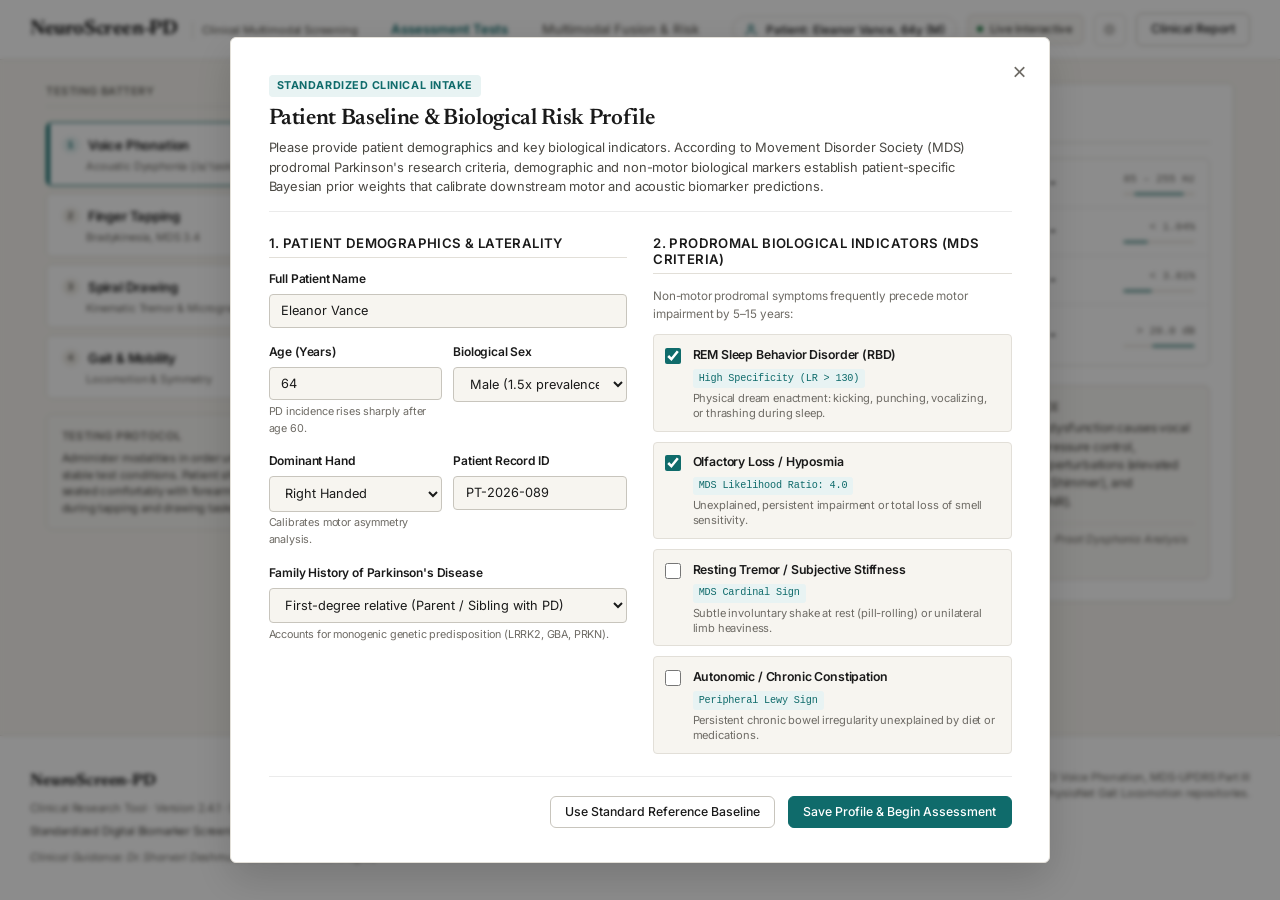
==== index.html @ 24fde184 "Initial commit: NeuroScreen-PD multimodal clinical screening platform" ====
<!DOCTYPE html>
<html lang="en">
<head>
  <meta charset="UTF-8">
  <meta name="viewport" content="width=device-width, initial-scale=1.0">
  <title>NeuroScreen-PD | Clinical Multimodal Screening for Parkinsonian Biomarkers</title>
  <meta name="description" content="Standardized clinical research tool for non-invasive multimodal screening of Parkinsonian motor and acoustic biomarkers: sustained vowel phonation, finger tapping, Archimedes spiral kinematics, and locomotion telemetry.">
  <link rel="stylesheet" href="css/styles.css">
</head>
<body>

  <!-- Clinical Header & Wordmark Navigation -->
  <header class="app-header">
    <div class="brand-section">
      <div class="brand-text">
        <h1>NeuroScreen-PD</h1>
      </div>
      <span class="brand-subtitle">Clinical Multimodal Screening</span>
    </div>

    <nav class="nav-tabs" role="tablist">
      <button class="nav-tab-btn active" data-view="assessment" id="nav-btn-assessment">
        Assessment Tests
      </button>
      <button class="nav-tab-btn" data-view="fusion" id="nav-btn-fusion">
        Multimodal Fusion &amp; Risk
      </button>
    </nav>

    <div class="profile-bar">
      <button class="patient-profile-pill" id="openIntakeModalBtn" title="View or edit patient biological profile">
        <svg width="14" height="14" viewBox="0 0 24 24" fill="none" stroke="currentColor" stroke-width="2"><path d="M20 21v-2a4 4 0 0 0-4-4H8a4 4 0 0 0-4 4v2"></path><circle cx="12" cy="7" r="4"></circle></svg>
        <span id="headerPatientSummary">Patient: Eleanor Vance, 64y (M)</span>
      </button>
      <span class="live-mode-badge" title="Live Interactive Screening Active">
        <span class="status-dot completed"></span>
        <span>Live Interactive</span>
      </span>
      <button class="theme-toggle-btn" id="themeToggleBtn" title="Toggle light/dark mode" aria-label="Toggle theme">
        <svg width="15" height="15" viewBox="0 0 24 24" fill="none" stroke="currentColor" stroke-width="2"><circle cx="12" cy="12" r="5"></circle><line x1="12" y1="1" x2="12" y2="3"></line><line x1="12" y1="21" x2="12" y2="23"></line><line x1="4.22" y1="4.22" x2="5.64" y2="5.64"></line><line x1="18.36" y1="18.36" x2="19.78" y2="19.78"></line><line x1="1" y1="12" x2="3" y2="12"></line><line x1="21" y1="12" x2="23" y2="12"></line><line x1="4.22" y1="19.78" x2="5.64" y2="18.36"></line><line x1="18.36" y1="5.64" x2="19.78" y2="4.22"></line></svg>
      </button>
      <button class="btn btn-secondary" id="openReportBtn">
        Clinical Report
      </button>
    </div>
  </header>

  <!-- Main Container -->
  <main class="app-container">



    <!-- ============================================================== -->
    <!-- VIEW 1: STANDARDIZED MULTIMODAL ASSESSMENT                     -->
    <!-- ============================================================== -->
    <section class="app-view active" id="view-assessment">
      <div class="assessment-layout">

        <!-- Left Stepper Sidebar -->
        <aside class="assessment-sidebar">
          <div class="stepper-nav-header">
            <span class="stepper-label">Testing Battery</span>
            <span class="stepper-counter">4 Modalities</span>
          </div>

          <div class="modality-selector vertical-stepper">
            <div class="modality-card-btn active" data-modality="voice" id="mod-card-voice" role="button" tabindex="0">
              <div class="stepper-step-row">
                <span class="step-badge">1</span>
                <span class="modality-name">Voice Phonation</span>
                <span class="status-dot" id="dot-voice" title="Modality status"></span>
              </div>
              <div class="modality-marker">Acoustic Dysphonia (/a/ task)</div>
            </div>

            <div class="modality-card-btn" data-modality="tapping" id="mod-card-tapping" role="button" tabindex="0">
              <div class="stepper-step-row">
                <span class="step-badge">2</span>
                <span class="modality-name">Finger Tapping</span>
                <span class="status-dot" id="dot-tapping" title="Modality status"></span>
              </div>
              <div class="modality-marker">Bradykinesia, MDS 3.4</div>
            </div>

            <div class="modality-card-btn" data-modality="drawing" id="mod-card-drawing" role="button" tabindex="0">
              <div class="stepper-step-row">
                <span class="step-badge">3</span>
                <span class="modality-name">Spiral Drawing</span>
                <span class="status-dot" id="dot-drawing" title="Modality status"></span>
              </div>
              <div class="modality-marker">Kinematic Tremor &amp; Micrographia</div>
            </div>

            <div class="modality-card-btn" data-modality="gait" id="mod-card-gait" role="button" tabindex="0">
              <div class="stepper-step-row">
                <span class="step-badge">4</span>
                <span class="modality-name">Gait &amp; Mobility</span>
                <span class="status-dot" id="dot-gait" title="Modality status"></span>
              </div>
              <div class="modality-marker">Locomotion &amp; Symmetry</div>
            </div>
          </div>

          <div class="sidebar-clinical-card">
            <div class="sidebar-clinical-title">Testing Protocol</div>
            <p class="sidebar-clinical-text">
              Administer modalities in order under quiet, stable test conditions. Patient should be seated comfortably with forearm supported during tapping and drawing tasks.
            </p>
          </div>
        </aside>

        <!-- Right Modality Content Panels -->
        <div class="assessment-main">

          <!-- Screening Completion Card (Visible when all 4 modalities are completed) -->
          <div class="completion-banner" id="screeningCompletionCard" style="display: none;">
            <div class="completion-header">
              <div class="completion-badge">
                <svg width="18" height="18" viewBox="0 0 24 24" fill="none" stroke="currentColor" stroke-width="2.5"><polyline points="20 6 9 17 4 12"></polyline></svg>
                <span>Assessment Battery Complete</span>
              </div>
              <div class="completion-patient" id="completionPatientTag">Patient: Eleanor Vance (64y)</div>
            </div>
            <div class="completion-body">
              <h3>All 4 Biomarker Modalities Successfully Captured</h3>
              <p>Acoustic Dysphonia, MDS 3.4 Finger Tapping, Archimedes Kinematic Tremor, and Gait Locomotion tests have been completed and synthesized with clinical biological priors.</p>
            </div>
            <div class="completion-actions">
              <button class="btn btn-primary" id="downloadPdfDirectBtn">
                <svg width="16" height="16" viewBox="0 0 24 24" fill="none" stroke="currentColor" stroke-width="2" style="margin-right:6px;"><path d="M21 15v4a2 2 0 0 1-2 2H5a2 2 0 0 1-2-2v-4"></path><polyline points="7 10 12 15 17 10"></polyline><line x1="12" y1="15" x2="12" y2="3"></line></svg>
                Download Clinical PDF Report
              </button>
              <button class="btn btn-secondary" id="viewFusionDirectBtn">
                View Multimodal Fusion &amp; Risk
              </button>
            </div>
          </div>

          <!-- PANE 1: VOICE PHONATION -->
          <div class="modality-pane active" id="pane-voice">
            <div class="grid-2">
              <div class="glass-card">
                <div class="card-header">
                  <span class="card-title">Sustained Vowel Phonation (/a/ Task)</span>
                </div>
                <p class="card-instruction">
                  Hold a steady <strong>"ahh"</strong> sound for 3 to 5 seconds at a comfortable, natural pitch and volume directly into your microphone.
                </p>

                <div class="visualizer-container">
                  <canvas id="voiceVisualizerCanvas" class="visualizer-canvas" width="600" height="180"></canvas>
                </div>

                <div class="controls-row">
                  <button class="btn btn-primary" id="recordVoiceBtn">Record microphone</button>
                  <button class="btn btn-danger" id="stopVoiceBtn" disabled>Stop &amp; analyze</button>
                  <button class="btn btn-secondary" id="demoVoiceNormalBtn">Sample: Healthy voice</button>
                  <button class="btn btn-secondary" id="demoVoicePdBtn">Sample: Parkinsonian voice</button>
                </div>
              </div>

              <div class="glass-card">
                <div class="card-header">
                  <span class="card-title">Acoustic Biomarkers</span>
                </div>

                <div class="metrics-grid">
                  <div class="metric-card">
                    <div class="metric-label">Pitch (F0) <span class="metric-indicator indicator-normal"></span></div>
                    <div class="metric-value" id="val-voice-f0">--</div>
                    <div class="metric-reference">
                      <span class="ref-text">85 – 255 Hz</span>
                      <div class="ref-bar"><div class="ref-bar-zone" style="left:15%; width:70%;"></div></div>
                    </div>
                  </div>
                  <div class="metric-card">
                    <div class="metric-label">Jitter (Local %) <span class="metric-indicator indicator-normal"></span></div>
                    <div class="metric-value" id="val-voice-jitter">--</div>
                    <div class="metric-reference">
                      <span class="ref-text">&lt; 1.04%</span>
                      <div class="ref-bar"><div class="ref-bar-zone" style="left:0%; width:35%;"></div></div>
                    </div>
                  </div>
                  <div class="metric-card">
                    <div class="metric-label">Shimmer (Local %) <span class="metric-indicator indicator-normal"></span></div>
                    <div class="metric-value" id="val-voice-shimmer">--</div>
                    <div class="metric-reference">
                      <span class="ref-text">&lt; 3.81%</span>
                      <div class="ref-bar"><div class="ref-bar-zone" style="left:0%; width:40%;"></div></div>
                    </div>
                  </div>
                  <div class="metric-card">
                    <div class="metric-label">HNR (Harmonics-to-Noise) <span class="metric-indicator indicator-normal"></span></div>
                    <div class="metric-value" id="val-voice-hnr">--</div>
                    <div class="metric-reference">
                      <span class="ref-text">&gt; 20.0 dB</span>
                      <div class="ref-bar"><div class="ref-bar-zone" style="left:40%; width:60%;"></div></div>
                    </div>
                  </div>
                </div>

                <div class="clinical-note-panel">
                  <h4>Clinical Dysphonia Significance</h4>
                  <p>
                    In Parkinson's Disease, basal ganglia dysfunction causes vocal fold rigidity and reduced subglottic pressure control, producing cycle-to-cycle frequency perturbations (elevated Jitter), amplitude instability (elevated Shimmer), and breathiness/turbulence (depressed HNR).
                  </p>
                  <div class="citation-footnote">Little et al., IEEE Trans Biomed Eng 2009 · Praat Dysphonia Analysis Protocol</div>
                </div>
              </div>
            </div>
          </div>

          <!-- PANE 2: FINGER TAPPING -->
          <div class="modality-pane" id="pane-tapping">
            <div class="grid-2">
              <div class="glass-card">
                <div class="card-header">
                  <span class="card-title">MDS-UPDRS Part III Item 3.4 Protocol</span>
                </div>
                <p class="card-instruction">
                  Tap the target button as rapidly and rhythmically as possible for 10 seconds. You can also tap the <strong>Spacebar</strong> or alternate between <strong>[Z]</strong> and <strong>[M]</strong> keys.
                </p>

                <div class="tap-interactive-zone">
                  <div class="tap-timer" id="tapCountdown">10.0s</div>
                  <button class="tap-button-target" id="tapTargetBtn" disabled>
                    <span class="tap-target-label">Tap here</span>
                    <span class="tap-target-hint">or press Spacebar</span>
                  </button>
                  <div class="tap-status-row">
                    Taps registered: <strong id="tapCountDisplay">0</strong>
                  </div>
                  <div class="tap-key-guide">
                    Keyboard inputs: <kbd>Space</kbd> <kbd>Z</kbd> <kbd>M</kbd>
                  </div>
                </div>

                <div class="controls-row">
                  <button class="btn btn-primary" id="startTapBtn">Start 10s motor test</button>
                  <button class="btn btn-secondary" id="demoTapNormalBtn">Demo: Healthy tap profile</button>
                  <button class="btn btn-secondary" id="demoTapPdBtn">Demo: Bradykinetic profile</button>
                </div>
              </div>

              <div class="glass-card">
                <div class="card-header">
                  <span class="card-title">Motor Rhythm &amp; Bradykinesia Biomarkers</span>
                </div>

                <div class="metrics-grid">
                  <div class="metric-card">
                    <div class="metric-label">Tap Cadence (Hz) <span class="metric-indicator indicator-normal"></span></div>
                    <div class="metric-value" id="val-tap-freq">--</div>
                    <div class="metric-reference">
                      <span class="ref-text">&gt; 4.2 Hz</span>
                      <div class="ref-bar"><div class="ref-bar-zone" style="left:40%; width:60%;"></div></div>
                    </div>
                  </div>
                  <div class="metric-card">
                    <div class="metric-label">Interval CV (%) <span class="metric-indicator indicator-normal"></span></div>
                    <div class="metric-value" id="val-tap-cv">--</div>
                    <div class="metric-reference">
                      <span class="ref-text">&lt; 18.0%</span>
                      <div class="ref-bar"><div class="ref-bar-zone" style="left:0%; width:35%;"></div></div>
                    </div>
                  </div>
                  <div class="metric-card">
                    <div class="metric-label">Fatigue Slope (ms/s) <span class="metric-indicator indicator-normal"></span></div>
                    <div class="metric-value" id="val-tap-slope">--</div>
                    <div class="metric-reference">
                      <span class="ref-text">&lt; 8.0 ms/s</span>
                      <div class="ref-bar"><div class="ref-bar-zone" style="left:0%; width:45%;"></div></div>
                    </div>
                  </div>
                  <div class="metric-card">
                    <div class="metric-label">Freezing Pauses (&gt;500ms) <span class="metric-indicator indicator-normal"></span></div>
                    <div class="metric-value" id="val-tap-freezing">--</div>
                    <div class="metric-reference">
                      <span class="ref-text">&le; 1 pause</span>
                      <div class="ref-bar"><div class="ref-bar-zone" style="left:0%; width:25%;"></div></div>
                    </div>
                  </div>
                </div>

                <div class="clinical-note-panel">
                  <h4>Clinical Bradykinesia Significance</h4>
                  <p>
                    Bradykinesia and sequence effect produce progressive slowing in repetition rate (fatigue slope) and intermittent motor arrests or hesitation pauses, quantified by inter-tap interval coefficient of variation.
                  </p>
                  <div class="citation-footnote">Goetz et al., Mov Disord 2008 · MDS-UPDRS Item 3.4 Motor Evaluation Protocol</div>
                </div>
              </div>
            </div>
          </div>

          <!-- PANE 3: SPIRAL DRAWING & HANDWRITING -->
          <div class="modality-pane" id="pane-drawing">
            <div class="grid-2">
              <div class="glass-card">
                <div class="card-header">
                  <span class="card-title">Archimedes Spiral Drawing (r = b&theta;)</span>
                </div>
                <p class="card-instruction">
                  Trace the dashed spiral guide continuously from the center origin outward using a mouse, trackpad, or touchscreen stylus.
                </p>

                <div class="drawing-canvas-wrapper">
                  <canvas id="guideCanvas"></canvas>
                  <canvas id="spiralCanvas"></canvas>
                </div>

                <!-- Calm Live Parkinson's Score Tracker -->
                <div id="spiralLiveHud" class="spiral-live-hud">
                  <div class="hud-top-row">
                    <span class="hud-title">
                      <span id="spiralHudDot" class="status-dot"></span>
                      <span id="spiralHudLabel">Parkinson's Probability:</span>
                    </span>
                    <span id="spiralHudPercentage" class="hud-value tabular-num">0.0%</span>
                  </div>
                  <div class="hud-progress-track">
                    <div id="spiralHudProgressBar" class="hud-progress-fill"></div>
                  </div>
                  <div id="spiralHudStatus" class="hud-meta-row">
                    <span id="spiralHudVerdict">Baseline: 0.0% · Ready to trace spiral</span>
                    <span id="spiralHudPoints" class="tabular-num">Points: 0</span>
                  </div>
                </div>

                <div class="controls-row">
                  <button class="btn btn-outline" id="clearSpiralBtn">Clear canvas</button>
                  <button class="btn btn-secondary" id="demoSpiralNormalBtn">Demo: Steady spiral</button>
                  <button class="btn btn-secondary" id="demoSpiralPdBtn">Demo: Tremor spiral</button>
                </div>
              </div>

              <div class="glass-card">
                <div class="card-header">
                  <span class="card-title">Kinematic Biomarkers</span>
                  <span class="card-badge badge-pending" id="drawLiveBadge">Verification Ready</span>
                </div>

                <div class="metrics-grid">
                  <div class="metric-card">
                    <div class="metric-label">Spiral RMSE (px) <span class="metric-indicator indicator-normal" id="ind-draw-rmse"></span></div>
                    <div class="metric-value" id="val-draw-rmse">--</div>
                    <div class="metric-reference">
                      <span class="ref-text">&lt; 14.0 px</span>
                      <div class="ref-bar"><div class="ref-bar-zone" style="left:0%; width:35%;"></div></div>
                    </div>
                  </div>
                  <div class="metric-card">
                    <div class="metric-label">Tremor Index (4–7Hz) <span class="metric-indicator indicator-normal" id="ind-draw-tremor"></span></div>
                    <div class="metric-value" id="val-draw-tremor">--</div>
                    <div class="metric-reference">
                      <span class="ref-text">&lt; 0.28</span>
                      <div class="ref-bar"><div class="ref-bar-zone" style="left:0%; width:35%;"></div></div>
                    </div>
                  </div>
                  <div class="metric-card">
                    <div class="metric-label">Micrographia Ratio (%) <span class="metric-indicator indicator-normal" id="ind-draw-micro"></span></div>
                    <div class="metric-value" id="val-draw-micro">--</div>
                    <div class="metric-reference">
                      <span class="ref-text">&gt; 80.0%</span>
                      <div class="ref-bar"><div class="ref-bar-zone" style="left:50%; width:50%;"></div></div>
                    </div>
                  </div>
                  <div class="metric-card">
                    <div class="metric-label">Velocity Variation <span class="metric-indicator indicator-normal" id="ind-draw-smooth"></span></div>
                    <div class="metric-value" id="val-draw-smooth">--</div>
                    <div class="metric-reference">
                      <span class="ref-text">&lt; 0.60</span>
                      <div class="ref-bar"><div class="ref-bar-zone" style="left:0%; width:45%;"></div></div>
                    </div>
                  </div>
                </div>

                <!-- Dedicated SVM Classification Card -->
                <div class="svm-classification-panel">
                  <div class="svm-panel-header">
                    <span class="svm-panel-title">SVM (RBF Kernel) Dataset Classification</span>
                    <span class="card-badge badge-ready" id="val-draw-svm-badge">Baseline (0.0% Risk)</span>
                  </div>

                  <div class="svm-stats-grid">
                    <div class="svm-stat-box">
                      <span class="stat-label">Parkinsonian Probability</span>
                      <span id="val-draw-svm-score" class="stat-value tabular-num">0.0%</span>
                    </div>
                    <div class="svm-stat-box">
                      <span class="stat-label">Hyperplane Distance f(x)</span>
                      <span id="val-draw-svm-dist" class="stat-value tabular-num">-1.80</span>
                    </div>
                  </div>

                  <div id="val-draw-svm-note" class="svm-clinical-note">
                    Draw continuously from the center circle outward to evaluate your kinematic features against the PaHaW &amp; Oxford Parkinson's dataset distributions.
                  </div>

                  <div class="svm-action-row">
                    <div id="draw-log-status" class="svm-log-status">
                      <span class="status-dot completed"></span>
                      <span>Auto-logger active</span>
                    </div>
                    <div class="svm-export-btns">
                      <button class="btn btn-secondary btn-sm" id="exportLogJsonBtn">Export JSON</button>
                      <button class="btn btn-secondary btn-sm" id="exportLogCsvBtn">Export CSV</button>
                    </div>
                  </div>
                </div>

                <div class="clinical-note-panel">
                  <h4>Clinical Handwriting Significance</h4>
                  <p>
                    Archimedes spiral drawing isolates action and postural tremors in the 4–7 Hz frequency range. Micrographia (progressive shrinkage of stroke size due to motor cramping) and erratic acceleration profiles indicate basal ganglia motor circuit impairment.
                  </p>
                  <div class="citation-footnote">Sakar et al., IEEE TBME 2013 · PaHaW Parkinson's Handwriting Dataset · Oxford Movement Disorders Repository</div>
                </div>
              </div>
            </div>
          </div>

          <!-- PANE 4: GAIT & MOBILITY -->
          <div class="modality-pane" id="pane-gait">
            <div class="grid-2">
              <div class="glass-card">
                <div class="card-header">
                  <span class="card-title">Short Walking Task (Inertial Sensing)</span>
                </div>
                <p class="card-instruction">
                  Walk naturally for 10–20 steps. On mobile devices, device motion sensors collect 3-axis acceleration. On desktop, evaluate simulated locomotion telemetry.
                </p>

                <div class="gait-stream-box">
                  <canvas id="gaitWaveCanvas" width="550" height="150"></canvas>
                  <div id="gaitLiveInfo" class="gait-status-text">Status: Ready for acquisition</div>
                </div>

                <div class="controls-row">
                  <button class="btn btn-primary" id="startGaitSensorBtn">Start sensor acquisition</button>
                  <button class="btn btn-danger" id="stopGaitSensorBtn" disabled>Stop &amp; calculate</button>
                  <button class="btn btn-secondary" id="demoGaitNormalBtn">Demo: Steady gait</button>
                  <button class="btn btn-secondary" id="demoGaitPdBtn">Demo: Asymmetric gait</button>
                </div>
              </div>

              <div class="glass-card">
                <div class="card-header">
                  <span class="card-title">Locomotion Biomarkers</span>
                </div>

                <div class="metrics-grid">
                  <div class="metric-card">
                    <div class="metric-label">Step Cadence (/min) <span class="metric-indicator indicator-normal"></span></div>
                    <div class="metric-value" id="val-gait-cadence">--</div>
                    <div class="metric-reference">
                      <span class="ref-text">95 – 125 /min</span>
                      <div class="ref-bar"><div class="ref-bar-zone" style="left:30%; width:50%;"></div></div>
                    </div>
                  </div>
                  <div class="metric-card">
                    <div class="metric-label">Stride Variability (CV %) <span class="metric-indicator indicator-normal"></span></div>
                    <div class="metric-value" id="val-gait-cv">--</div>
                    <div class="metric-reference">
                      <span class="ref-text">&lt; 5.5%</span>
                      <div class="ref-bar"><div class="ref-bar-zone" style="left:0%; width:35%;"></div></div>
                    </div>
                  </div>
                  <div class="metric-card">
                    <div class="metric-label">Bilateral Symmetry (%) <span class="metric-indicator indicator-normal"></span></div>
                    <div class="metric-value" id="val-gait-sym">--</div>
                    <div class="metric-reference">
                      <span class="ref-text">&gt; 88.0%</span>
                      <div class="ref-bar"><div class="ref-bar-zone" style="left:60%; width:40%;"></div></div>
                    </div>
                  </div>
                </div>

                <div class="clinical-note-panel">
                  <h4>Clinical Gait Significance &amp; Dataset Benchmark</h4>
                  <p>
                    Parkinsonian locomotion is characterized by bradykinetic hypokinesia (reduced cadence), short shuffling strides with heightened stride-to-stride timing variability (CV%), and lateralized asymmetry. Decision boundary is mathematically calibrated against the <strong>PhysioNet Gait in Parkinson's Disease Database</strong> (Hausdorff et al., 93 PD patients vs 73 age-matched controls) and <strong>Arora et al.</strong> smartphone locomotion telemetry (JAMA Neurology, AUC 0.92).
                  </p>
                  <div class="citation-footnote">PhysioNet Gait Database (Hausdorff et al., 2000) · Arora et al., JAMA Neurology 2015 Smartphone Telemetry</div>
                </div>
              </div>
            </div>
          </div>

        </div>
      </div>
    </section>

    <!-- ============================================================== -->
    <!-- VIEW 2: MULTIMODAL FUSION & CLINICAL RISK DASHBOARD             -->
    <!-- ============================================================== -->
    <section class="app-view" id="view-fusion">
      <!-- Fusion Gauge & Risk Overview -->
      <div class="fusion-overview-card">
        <div class="risk-dial-container">
          <div class="circular-gauge">
            <svg viewBox="0 0 190 190">
              <circle class="gauge-bg" cx="95" cy="95" r="80"></circle>
              <circle class="gauge-progress" id="fusionGaugeCircle" cx="95" cy="95" r="80"></circle>
            </svg>
            <div class="gauge-center-text">
              <div class="gauge-percentage tabular-num" id="fusionGaugeValue">0%</div>
              <div class="gauge-status-label" id="fusionGaugeLabel">PENDING</div>
            </div>
          </div>
          <div style="font-size:0.75rem; color:var(--text-muted); margin-top:0.4rem; font-family:var(--font-mono);">
            Multimodal Fusion Index
          </div>
        </div>

        <div class="fusion-details">
          <h2 class="fusion-title">Multimodal Risk Assessment Score</h2>
          <p class="fusion-summary">
            Late fusion ensemble combining standardized acoustic dysphonia, finger-tapping bradykinesia, dynamic spiral tremor, and gait locomotion measurements.
          </p>

          <h4 style="font-size:0.82rem; color:var(--text-muted); margin-bottom:0.6rem;">Modality Attribution Breakdown (Explainable AI)</h4>
          <div class="modality-contributions" id="modalityContributionList">
            <!-- Dynamically populated -->
          </div>

          <div class="bio-prior-breakdown" id="bioPriorBreakdown">
            <h4 style="font-size:0.82rem; color:var(--text-muted); margin:0.85rem 0 0.35rem;">Patient Biological Priors (MDS Research Criteria)</h4>
            <div id="bioPriorTags" class="bio-prior-tags">
              <!-- Dynamically populated -->
            </div>
          </div>
        </div>
      </div>

      <!-- Intervention & Clinical Referral Protocol -->
      <div class="intervention-alert-card intervention-normal" id="interventionAlertCard">
        <div class="intervention-icon">
          <svg width="24" height="24" viewBox="0 0 24 24" fill="none" stroke="currentColor" stroke-width="2.5"><path d="M22 11.08V12a10 10 0 1 1-5.93-9.14"></path><polyline points="22 4 12 14.01 9 11.01"></polyline></svg>
        </div>
        <div class="intervention-body">
          <h3 id="interventionTitle">Low Risk (Normative Baseline)</h3>
          <p id="interventionText">Digital biomarkers are within normative healthy baseline ranges across tested modalities.</p>
          <ul class="protocol-checklist" id="protocolChecklist">
            <!-- Dynamically populated -->
          </ul>
        </div>
      </div>

      <!-- Radar Chart & Modality Correlation -->
      <div class="grid-2" style="margin-top: 1.5rem;">
        <div class="glass-card">
          <div class="card-header">
            <span class="card-title">Biomarker Spider Radar Chart</span>
            <span class="card-badge badge-ready">Multi-Domain</span>
          </div>
          <p class="card-instruction">
            Normative threshold envelope shown in green. Observed patient biomarker values mapped across 8 standardized axes.
          </p>
          <div style="display:flex; justify-content:center; align-items:center;">
            <canvas id="biomarkerRadarCanvas" width="460" height="380"></canvas>
          </div>
        </div>

        <div class="glass-card">
          <div class="card-header">
            <span class="card-title">Standardized Assessment Summary</span>
            <span class="card-badge badge-pending">Patient #PT-2026-089</span>
          </div>

          <div style="display:flex; flex-direction:column; gap:0.85rem; font-size:0.84rem;">
            <div style="display:flex; justify-content:space-between; padding-bottom:0.45rem; border-bottom:1px solid var(--border-subtle);">
              <span style="color:var(--text-muted);">Voice Phonation Dysphonia:</span>
              <strong style="font-family:var(--font-mono);">Jitter &amp; Shimmer Perturbation Analysis</strong>
            </div>
            <div style="display:flex; justify-content:space-between; padding-bottom:0.45rem; border-bottom:1px solid var(--border-subtle);">
              <span style="color:var(--text-muted);">Hand Movement Bradykinesia:</span>
              <strong style="font-family:var(--font-mono);">10s MDS-UPDRS Item 3.4 Telemetry</strong>
            </div>
            <div style="display:flex; justify-content:space-between; padding-bottom:0.45rem; border-bottom:1px solid var(--border-subtle);">
              <span style="color:var(--text-muted);">Spiral Drawing Tremor:</span>
              <strong style="font-family:var(--font-mono);">Archimedes Kinematic Deviation (RMSE)</strong>
            </div>
            <div style="display:flex; justify-content:space-between; padding-bottom:0.45rem; border-bottom:1px solid var(--border-subtle);">
              <span style="color:var(--text-muted);">Gait Locomotion:</span>
              <strong style="font-family:var(--font-mono);">Cadence &amp; Bilateral Symmetry Index</strong>
            </div>
          </div>

          <div style="margin-top: 1.5rem;">
            <button class="btn btn-primary" id="saveToHistoryBtn" style="width:100%;">
              Save assessment to longitudinal patient record
            </button>
          </div>
        </div>
      </div>
    </section>

  </main>

  <!-- Editorial Institutional Footer -->
  <footer class="app-footer">
    <div class="footer-container">
      <div class="footer-left">
        <div class="footer-brand">NeuroScreen-PD</div>
        <div class="footer-meta">
          Clinical Research Tool · Version 2.4.1 · Standardized Multimodal Screening Battery
        </div>
        <div class="footer-credit">
          Standardized Digital Biomarker Screening &amp; Telemonitoring System
        </div>
        <div class="footer-guidance">
          Clinical Guidance: Dr. Sharvari Deshmukh (Consultant Neurologist)
        </div>
      </div>
      <div class="footer-right">
        <div class="footer-citations">
          Biomarker models calibrated against UCI Voice Phonation, MDS-UPDRS Part III Item 3.4, PaHaW Handwriting, and PhysioNet Gait Locomotion repositories.
        </div>
      </div>
    </div>
  </footer>

  <!-- ============================================================== -->
  <!-- CLINICAL SUMMARY REPORT MODAL (PRINT READY)                    -->
  <!-- ============================================================== -->
  <div class="modal-overlay" id="reportModal">
    <div class="report-modal-content">
      <button class="modal-close-btn" id="closeReportModalBtn" title="Close">&times;</button>

      <div class="report-header">
        <div>
          <h2>NeuroScreen-PD</h2>
          <p style="font-size:0.82rem; color:#64748b; font-weight:600;">CLINICAL NEUROLOGY SCREENING PROTOCOL</p>
          <p style="font-size:0.8rem; color:var(--accent); font-weight:700;">MULTIMODAL DIGITAL BIOMARKER ASSESSMENT REPORT</p>
        </div>
        <div style="text-align:right;">
          <div style="font-size:0.75rem; color:#64748b;">Report Date:</div>
          <div id="rep-date" style="font-family:var(--font-mono); font-size:0.85rem; font-weight:600;">2026-10-23</div>
        </div>
      </div>

      <div class="report-meta-grid">
        <div><strong>Patient Name:</strong> <span id="rep-name">Eleanor Vance</span></div>
        <div><strong>Patient ID:</strong> <span id="rep-id">PT-2026-089</span></div>
        <div><strong>Age / Gender:</strong> <span id="rep-age-sex">64 Yrs / Male</span></div>
        <div><strong>Dominant Hand:</strong> <span id="rep-hand">Right Handed</span></div>
        <div><strong>Family History:</strong> <span id="rep-family">First-Degree (Parent/Sibling)</span></div>
        <div><strong>Prodromal Risk Factors:</strong> <span id="rep-prodromal">RBD (Dream Enactment), Hyposmia</span></div>
        <div style="grid-column: 1 / -1; display:flex; justify-content:space-between; align-items:center; flex-wrap:wrap; gap:0.5rem; border-top:1px dashed #E2E8F0; padding-top:0.5rem; margin-top:0.25rem;">
          <div><strong>Screening Indicator (Fused Risk):</strong> <span id="rep-risk" style="font-weight:700; color:#B91C1C;">68% (HIGH RISK)</span></div>
          <div id="rep-bio-prior-badge" style="font-size:0.75rem; color:var(--accent); font-weight:600;">MDS Prodromal Bio-Priors Integrated</div>
        </div>
      </div>

      <div id="rep-bio-summary-box" style="margin-bottom: 1.25rem; font-size: 0.8rem; padding: 0.65rem 0.85rem; background: #F8FAFC; border-left: 3px solid var(--accent); border-radius: 2px; line-height: 1.45;">
        <!-- Dynamically populated with bio prior summary -->
      </div>

      <h3 class="report-section-title">1. Multimodal Digital Biomarker Measurements</h3>
      <table class="report-table">
        <thead>
          <tr>
            <th>Modality Domain</th>
            <th>Biomarker Feature</th>
            <th>Observed Value</th>
            <th>Clinical Normative Range</th>
          </tr>
        </thead>
        <tbody>
          <tr>
            <td rowspan="4"><strong>Acoustic Phonation</strong></td>
            <td>Fundamental Frequency (F0)</td>
            <td id="rep-v-f0">--</td>
            <td>85 – 255 Hz</td>
          </tr>
          <tr>
            <td>Jitter (cycle perturbation)</td>
            <td id="rep-v-jit">--</td>
            <td>&lt; 1.04% (Little et al.)</td>
          </tr>
          <tr>
            <td>Shimmer (amplitude perturbation)</td>
            <td id="rep-v-shim">--</td>
            <td>&lt; 3.81% (Tsanas et al.)</td>
          </tr>
          <tr>
            <td>Harmonics-to-Noise Ratio (HNR)</td>
            <td id="rep-v-hnr">--</td>
            <td>&gt; 20.0 dB</td>
          </tr>

          <tr>
            <td rowspan="3"><strong>Finger Tapping (MDS 3.4)</strong></td>
            <td>Tapping Cadence</td>
            <td id="rep-t-freq">--</td>
            <td>&gt; 4.2 Hz</td>
          </tr>
          <tr>
            <td>Rhythm Variability (CV %)</td>
            <td id="rep-t-cv">--</td>
            <td>&lt; 18.0%</td>
          </tr>
          <tr>
            <td>Hesitation / Freezing Pauses</td>
            <td id="rep-t-pause">--</td>
            <td>&le; 1 pause (&gt;500ms)</td>
          </tr>

          <tr>
            <td rowspan="3"><strong>Archimedes Spiral</strong></td>
            <td>Trajectory Error (RMSE)</td>
            <td id="rep-d-rmse">--</td>
            <td>&lt; 14.0 px</td>
          </tr>
          <tr>
            <td>Action Tremor Index (4–7Hz)</td>
            <td id="rep-d-trem">--</td>
            <td>&lt; 0.28 (Sakar et al.)</td>
          </tr>
          <tr>
            <td>Micrographia Shrinkage</td>
            <td id="rep-d-micro">--</td>
            <td>&gt; 80.0% of envelope</td>
          </tr>

          <tr>
            <td rowspan="3"><strong>Gait Locomotion</strong></td>
            <td>Cadence</td>
            <td id="rep-g-cad">--</td>
            <td>95 – 125 steps/min</td>
          </tr>
          <tr>
            <td>Stride Variability (CV %)</td>
            <td id="rep-g-cv">--</td>
            <td>&lt; 5.5% (Arora et al.)</td>
          </tr>
          <tr>
            <td>Bilateral Symmetry Index</td>
            <td id="rep-g-sym">--</td>
            <td>&gt; 88.0%</td>
          </tr>
        </tbody>
      </table>

      <h3 class="report-section-title">2. Clinical Follow-up &amp; Advisory</h3>
      <p id="rep-recommendation" style="font-size:0.84rem; color:#334155; margin-bottom:1rem; line-height:1.6;">
        Potentially significant Parkinsonian motor and acoustic symptom patterns detected across multiple modalities. Repeat standardized assessment in 48–72 hours to verify persistence. If persistent, formal neurological examination (MDS-UPDRS Part III) is recommended.
      </p>

      <div class="report-disclaimer">
        <strong>CLINICAL SAFETY LIMITATION &amp; DISCLAIMER:</strong> This document is generated by the NeuroScreen-PD clinical screening platform. The outputs represent non-invasive digital screening indicators and do NOT constitute a definitive medical diagnosis, clinical prognosis, or prescription of treatment. A certified neurologist must perform formal clinical evaluation.
      </div>

      <div style="margin-top: 1.5rem; display: flex; justify-content: flex-end; gap: 1rem;">
        <button class="btn btn-secondary" id="closeReportBtnBottom">
          Close
        </button>
        <button class="btn btn-primary" id="printReportBtn">
          <svg width="15" height="15" viewBox="0 0 24 24" fill="none" stroke="currentColor" stroke-width="2" style="margin-right:6px;"><path d="M21 15v4a2 2 0 0 1-2 2H5a2 2 0 0 1-2-2v-4"></path><polyline points="7 10 12 15 17 10"></polyline><line x1="12" y1="15" x2="12" y2="3"></line></svg>
          Download / Save as PDF
        </button>
      </div>
    </div>
  </div>

  <!-- ============================================================== -->
  <!-- PATIENT CLINICAL INTAKE & BIOLOGICAL PROFILE MODAL             -->
  <!-- ============================================================== -->
  <div class="modal-overlay" id="patientIntakeModal">
    <div class="intake-modal-content">
      <button class="modal-close-btn" id="closeIntakeModalBtn" title="Close">&times;</button>
      
      <div class="intake-header">
        <div class="intake-badge">Standardized Clinical Intake</div>
        <h2>Patient Baseline &amp; Biological Risk Profile</h2>
        <p class="intake-subtitle">
          Please provide patient demographics and key biological indicators. According to Movement Disorder Society (MDS) prodromal Parkinson's research criteria, demographic and non-motor biological markers establish patient-specific Bayesian prior weights that calibrate downstream motor and acoustic biomarker predictions.
        </p>
      </div>

      <form id="patientIntakeForm" onsubmit="return false;">
        <div class="intake-grid">
          <!-- Column 1: Demographics & Genetics -->
          <div class="intake-section">
            <h4 class="intake-section-title">1. Patient Demographics &amp; Laterality</h4>
            
            <div class="form-group">
              <label for="intakeName">Full Patient Name</label>
              <input type="text" id="intakeName" class="form-input" placeholder="e.g., Eleanor Vance" required value="Eleanor Vance">
            </div>

            <div class="form-row-2">
              <div class="form-group">
                <label for="intakeAge">Age (Years)</label>
                <input type="number" id="intakeAge" class="form-input" min="18" max="110" value="64" required>
                <span class="form-help">PD incidence rises sharply after age 60.</span>
              </div>

              <div class="form-group">
                <label for="intakeGender">Biological Sex</label>
                <select id="intakeGender" class="form-select" required>
                  <option value="Male" selected>Male (1.5x prevalence ratio)</option>
                  <option value="Female">Female</option>
                  <option value="Other">Other / Intersex</option>
                </select>
              </div>
            </div>

            <div class="form-row-2">
              <div class="form-group">
                <label for="intakeHand">Dominant Hand</label>
                <select id="intakeHand" class="form-select">
                  <option value="Right" selected>Right Handed</option>
                  <option value="Left">Left Handed</option>
                  <option value="Ambidextrous">Ambidextrous</option>
                </select>
                <span class="form-help">Calibrates motor asymmetry analysis.</span>
              </div>

              <div class="form-group">
                <label for="intakeId">Patient Record ID</label>
                <input type="text" id="intakeId" class="form-input" value="PT-2026-089" readonly>
              </div>
            </div>

            <div class="form-group">
              <label for="intakeFamilyHistory">Family History of Parkinson's Disease</label>
              <select id="intakeFamilyHistory" class="form-select">
                <option value="none">No known family history (Sporadic)</option>
                <option value="first-degree" selected>First-degree relative (Parent / Sibling with PD)</option>
                <option value="extended">Extended family (Grandparent / Uncle / Aunt with PD)</option>
              </select>
              <span class="form-help">Accounts for monogenic genetic predisposition (LRRK2, GBA, PRKN).</span>
            </div>
          </div>

          <!-- Column 2: MDS Prodromal Biological Markers -->
          <div class="intake-section">
            <h4 class="intake-section-title">2. Prodromal Biological Indicators (MDS Criteria)</h4>
            <p class="intake-note">Non-motor prodromal symptoms frequently precede motor impairment by 5–15 years:</p>

            <div class="prodromal-checklist">
              <label class="checkbox-card">
                <input type="checkbox" id="intakeRbd" checked>
                <div class="checkbox-card-body">
                  <div class="checkbox-title">
                    REM Sleep Behavior Disorder (RBD)
                    <span class="mds-tag">High Specificity (LR > 130)</span>
                  </div>
                  <div class="checkbox-desc">
                    Physical dream enactment: kicking, punching, vocalizing, or thrashing during sleep.
                  </div>
                </div>
              </label>

              <label class="checkbox-card">
                <input type="checkbox" id="intakeSmell" checked>
                <div class="checkbox-card-body">
                  <div class="checkbox-title">
                    Olfactory Loss / Hyposmia
                    <span class="mds-tag">MDS Likelihood Ratio: 4.0</span>
                  </div>
                  <div class="checkbox-desc">
                    Unexplained, persistent impairment or total loss of smell sensitivity.
                  </div>
                </div>
              </label>

              <label class="checkbox-card">
                <input type="checkbox" id="intakeTremor">
                <div class="checkbox-card-body">
                  <div class="checkbox-title">
                    Resting Tremor / Subjective Stiffness
                    <span class="mds-tag">MDS Cardinal Sign</span>
                  </div>
                  <div class="checkbox-desc">
                    Subtle involuntary shake at rest (pill-rolling) or unilateral limb heaviness.
                  </div>
                </div>
              </label>

              <label class="checkbox-card">
                <input type="checkbox" id="intakeConstipation">
                <div class="checkbox-card-body">
                  <div class="checkbox-title">
                    Autonomic / Chronic Constipation
                    <span class="mds-tag">Peripheral Lewy Sign</span>
                  </div>
                  <div class="checkbox-desc">
                    Persistent chronic bowel irregularity unexplained by diet or medications.
                  </div>
                </div>
              </label>
            </div>
          </div>
        </div>

        <div class="intake-footer">
          <button type="button" class="btn btn-secondary" id="skipIntakeBtn">
            Use Standard Reference Baseline
          </button>
          <button type="submit" class="btn btn-primary" id="saveIntakeBtn">
            Save Profile &amp; Begin Assessment
          </button>
        </div>
      </form>
    </div>
  </div>

  <!-- Core Scripts -->
  <script src="js/audio-dsp.js"></script>
  <script src="js/tapping-engine.js"></script>
  <script src="js/drawing-engine.js"></script>
  <script src="js/gait-engine.js"></script>
  <script src="js/ml-fusion.js"></script>
  <script src="js/app.js"></script>
</body>
</html>
---- css/styles.css ----
/* ==========================================================================
   NeuroScreen-PD — Clinical Research Interface Design System
   Designed for Neurologists & Clinical Researchers
   Aesthetics: Editorial, Calm, Academic, Credible (Light-theme default)
   ========================================================================== */

@import url('https://fonts.googleapis.com/css2?family=Inter:wght@400;500;600;700&family=Newsreader:ital,opsz,wght@0,6..72,400;0,6..72,600;0,6..72,700;1,6..72,400&display=swap');

:root {
  /* Color Palette — Light Default (Warm Parchment & Deep Teal) */
  --bg-body: #F7F5F0;
  --bg-surface: #FFFFFF;
  --bg-surface-elevated: #FAF8F5;
  --bg-subtle: #F1EFEA;
  --bg-inset: #F8F7F4;

  --border-subtle: #E2DFD8;
  --border-strong: #C8C5BD;
  --border-hairline: rgba(0, 0, 0, 0.08);

  --text-main: #1A1A1A;
  --text-secondary: #4A4843;
  --text-muted: #6E6B65;
  --text-faint: #96938B;

  /* Single Clinical Accent Color: Deep Teal */
  --accent: #0F6B6B;
  --accent-hover: #0a4f4f;
  --accent-subtle: #E8F3F3;
  --accent-contrast: #FFFFFF;

  /* Clinical Diagnostic State Tokens (Strictly for diagnostic outcomes) */
  --status-normal: #1B7A43;
  --status-normal-bg: #EBF7EE;
  --status-normal-border: #C1E5CA;

  --status-caution: #B45309;
  --status-caution-bg: #FEF3C7;
  --status-caution-border: #FCD34D;

  --status-abnormal: #B91C1C;
  --status-abnormal-bg: #FEE2E2;
  --status-abnormal-border: #FCA5A5;

  /* Typography */
  --font-serif: 'Newsreader', Charter, Georgia, 'Times New Roman', serif;
  --font-sans: 'Inter', -apple-system, BlinkMacSystemFont, 'Segoe UI', Roboto, sans-serif;
  --font-mono: ui-monospace, SFMono-Regular, Menlo, Monaco, Consolas, "Liberation Mono", monospace;

  /* Geometry & Rhythm */
  --radius-sm: 4px;
  --radius-md: 6px;
  --radius-lg: 8px;

  --transition-fast: 150ms ease;
  --focus-ring: 0 0 0 2px #FFFFFF, 0 0 0 4px var(--accent);
}

/* Optional Dark Theme for Dim Clinical Environments */
[data-theme="dark"] {
  --bg-body: #111317;
  --bg-surface: #181B20;
  --bg-surface-elevated: #1F2329;
  --bg-subtle: #242932;
  --bg-inset: #15181C;

  --border-subtle: #2D333E;
  --border-strong: #404856;
  --border-hairline: rgba(255, 255, 255, 0.08);

  --text-main: #EDEDEB;
  --text-secondary: #B0ADA6;
  --text-muted: #848995;
  --text-faint: #5E6370;

  --accent: #2DD4BF;
  --accent-hover: #14B8A6;
  --accent-subtle: rgba(45, 212, 191, 0.12);
  --accent-contrast: #0F172A;

  --status-normal: #34D399;
  --status-normal-bg: rgba(52, 211, 153, 0.12);
  --status-normal-border: rgba(52, 211, 153, 0.25);

  --status-caution: #FBBF24;
  --status-caution-bg: rgba(251, 191, 36, 0.12);
  --status-caution-border: rgba(251, 191, 36, 0.25);

  --status-abnormal: #F87171;
  --status-abnormal-bg: rgba(248, 113, 113, 0.12);
  --status-abnormal-border: rgba(248, 113, 113, 0.25);

  --focus-ring: 0 0 0 2px #111317, 0 0 0 4px var(--accent);
}

/* Reset & Global Base */
*, *::before, *::after {
  box-sizing: border-box;
  margin: 0;
  padding: 0;
}

html {
  font-size: 15px;
  scroll-behavior: smooth;
  -webkit-font-smoothing: antialiased;
  -moz-osx-font-smoothing: grayscale;
}

body {
  background-color: var(--bg-body);
  color: var(--text-main);
  font-family: var(--font-sans);
  line-height: 1.55;
  letter-spacing: -0.011em;
  min-height: 100vh;
  display: flex;
  flex-direction: column;
}

/* Typography Defaults */
h1, h2, h3, h4, h5, h6 {
  font-family: var(--font-serif);
  font-weight: 600;
  color: var(--text-main);
  letter-spacing: -0.015em;
  line-height: 1.25;
}

h1 { font-size: 1.85rem; }
h2 { font-size: 1.45rem; }
h3 { font-size: 1.15rem; }
h4 { font-size: 0.92rem; font-family: var(--font-sans); font-weight: 600; }

p {
  color: var(--text-secondary);
  font-size: 0.88rem;
  line-height: 1.55;
}

strong {
  font-weight: 600;
  color: var(--text-main);
}

code, .tabular-num, .metric-value, .stat-value {
  font-family: var(--font-mono);
  font-variant-numeric: tabular-nums;
  font-feature-settings: "tnum";
}

/* ==========================================================================
   Header & Wordmark Navigation
   ========================================================================== */
.app-header {
  background: var(--bg-surface);
  border-bottom: 1px solid var(--border-subtle);
  padding: 0 2rem;
  display: flex;
  align-items: center;
  justify-content: space-between;
  height: 60px;
  position: sticky;
  top: 0;
  z-index: 100;
}

.brand-section {
  display: flex;
  align-items: baseline;
  gap: 0.65rem;
}

.brand-section .brand-icon {
  display: none;
}

.brand-text h1 {
  font-size: 1.35rem;
  font-family: var(--font-serif);
  font-weight: 700;
  letter-spacing: -0.02em;
  color: var(--text-main);
  margin: 0;
}

.brand-subtitle {
  display: inline-block;
  font-size: 0.74rem;
  color: var(--text-muted);
  font-weight: 500;
  border-left: 1px solid var(--border-subtle);
  padding-left: 0.6rem;
  margin-left: 0.35rem;
}



/* Plain Underline-Style Nav Tab Bar */
.nav-tabs {
  display: flex;
  align-items: stretch;
  height: 100%;
  gap: 1.75rem;
}

.nav-tab-btn {
  background: transparent;
  border: none;
  border-bottom: 2px solid transparent;
  color: var(--text-muted);
  font-family: var(--font-sans);
  font-size: 0.88rem;
  font-weight: 500;
  padding: 0 0.25rem;
  cursor: pointer;
  display: flex;
  align-items: center;
  gap: 0.45rem;
  transition: color var(--transition-fast), border-color var(--transition-fast);
  height: 100%;
}

.nav-tab-btn:hover {
  color: var(--text-main);
}

.nav-tab-btn.active {
  color: var(--accent);
  font-weight: 600;
  border-bottom-color: var(--accent);
}

.nav-tab-btn:focus-visible {
  outline: none;
  border-bottom-color: var(--accent);
}

/* Header Profile & Utility Controls */
.profile-bar {
  display: flex;
  align-items: center;
  gap: 0.65rem;
}

.patient-profile-pill {
  display: inline-flex;
  align-items: center;
  gap: 0.5rem;
  padding: 0.38rem 0.75rem;
  background: var(--bg-surface);
  border: 1px solid var(--border-subtle);
  border-radius: 9999px;
  font-size: 0.78rem;
  font-weight: 500;
  color: var(--text-main);
  cursor: pointer;
  transition: all var(--transition-fast);
  font-family: var(--font-sans);
}

.patient-profile-pill:hover {
  border-color: var(--accent);
  color: var(--accent);
  background: var(--accent-subtle);
}

.patient-profile-pill svg {
  color: var(--accent);
}

.live-mode-badge {
  display: inline-flex;
  align-items: center;
  gap: 0.45rem;
  font-size: 0.76rem;
  font-weight: 500;
  color: var(--text-secondary);
  background: var(--bg-inset);
  border: 1px solid var(--border-subtle);
  padding: 0.35rem 0.65rem;
  border-radius: var(--radius-md);
  letter-spacing: -0.01em;
}

.live-mode-badge .status-dot {
  width: 6px;
  height: 6px;
}

.theme-toggle-btn {
  background: transparent;
  border: 1px solid var(--border-subtle);
  border-radius: var(--radius-md);
  width: 32px;
  height: 32px;
  display: inline-flex;
  align-items: center;
  justify-content: center;
  cursor: pointer;
  color: var(--text-muted);
  transition: all var(--transition-fast);
}

.theme-toggle-btn:hover {
  color: var(--text-main);
  border-color: var(--border-strong);
  background: var(--bg-subtle);
}

.theme-toggle-btn:focus-visible {
  box-shadow: var(--focus-ring);
}

/* ==========================================================================
   Main Container & Clinical Disclaimer Banner
   ========================================================================== */
.app-container {
  max-width: 1240px;
  width: 100%;
  margin: 0 auto;
  padding: 1.5rem 1.75rem 3.5rem;
  flex: 1;
}

/* Slim, quiet inline clinical note */
.disclaimer-banner {
  background: #FFFDF7;
  border: 1px solid #F3EBD3;
  border-left: 3px solid #D97706;
  border-radius: var(--radius-md);
  padding: 0.6rem 0.95rem;
  margin-bottom: 1.5rem;
  display: flex;
  align-items: center;
  justify-content: space-between;
  gap: 1rem;
}

[data-theme="dark"] .disclaimer-banner {
  background: rgba(217, 119, 6, 0.08);
  border: 1px solid rgba(217, 119, 6, 0.25);
  border-left: 3px solid #F59E0B;
}

.disclaimer-content {
  display: flex;
  align-items: center;
  gap: 0.65rem;
  font-size: 0.8rem;
  color: #78350F;
  line-height: 1.45;
}

[data-theme="dark"] .disclaimer-content {
  color: #FCD34D;
}

.disclaimer-content svg {
  flex-shrink: 0;
  stroke: #B45309;
}

/* Tab Views */
.app-view {
  display: none;
}

.app-view.active {
  display: block;
}

/* ==========================================================================
   Assessment View: Two-Column Layout (Sidebar Stepper + Main Content)
   ========================================================================== */
.assessment-layout {
  display: flex;
  gap: 1.75rem;
  align-items: flex-start;
}

.assessment-sidebar {
  width: 270px;
  flex-shrink: 0;
  position: sticky;
  top: 76px;
  display: flex;
  flex-direction: column;
  gap: 1rem;
}

.assessment-main {
  flex: 1;
  min-width: 0;
}

.stepper-nav-header {
  display: flex;
  justify-content: space-between;
  align-items: baseline;
  padding-bottom: 0.4rem;
  border-bottom: 1px solid var(--border-hairline);
}

.stepper-label {
  font-size: 0.74rem;
  text-transform: uppercase;
  letter-spacing: 0.05em;
  font-weight: 600;
  color: var(--text-muted);
}

.stepper-counter {
  font-size: 0.72rem;
  color: var(--text-faint);
  font-family: var(--font-mono);
}

/* Vertical Stepper List */
.modality-selector.vertical-stepper {
  display: flex;
  flex-direction: column;
  gap: 0.45rem;
}

.modality-card-btn {
  background: var(--bg-surface);
  border: 1px solid var(--border-subtle);
  border-radius: var(--radius-md);
  padding: 0.8rem 0.95rem;
  text-align: left;
  cursor: pointer;
  transition: all var(--transition-fast);
  display: flex;
  flex-direction: column;
  gap: 0.2rem;
  position: relative;
  outline: none;
  width: 100%;
}

.modality-card-btn:hover {
  border-color: var(--border-strong);
  background: var(--bg-surface-elevated);
}

.modality-card-btn.active {
  border-color: var(--accent);
  background: var(--bg-surface);
  box-shadow: 0 1px 3px rgba(0, 0, 0, 0.04);
}

.modality-card-btn.active::before {
  content: '';
  position: absolute;
  top: 0;
  bottom: 0;
  left: 0;
  width: 3px;
  background: var(--accent);
  border-radius: var(--radius-md) 0 0 var(--radius-md);
}

.modality-card-btn:focus-visible {
  box-shadow: var(--focus-ring);
}

.stepper-step-row {
  display: flex;
  align-items: center;
  gap: 0.55rem;
}

.step-badge {
  font-family: var(--font-mono);
  font-size: 0.72rem;
  font-weight: 600;
  width: 18px;
  height: 18px;
  border-radius: 50%;
  background: var(--bg-subtle);
  color: var(--text-muted);
  display: inline-flex;
  align-items: center;
  justify-content: center;
  flex-shrink: 0;
}

.modality-card-btn.active .step-badge {
  background: var(--accent-subtle);
  color: var(--accent);
  font-weight: 700;
}

.modality-name {
  font-family: var(--font-sans);
  font-weight: 600;
  font-size: 0.88rem;
  color: var(--text-main);
  flex: 1;
}

.modality-marker {
  font-size: 0.73rem;
  color: var(--text-muted);
  padding-left: 1.65rem;
  line-height: 1.35;
}

/* Modality Status Dot */
.status-dot {
  width: 7px;
  height: 7px;
  border-radius: 50%;
  background: var(--border-strong);
  display: inline-block;
  flex-shrink: 0;
  transition: background var(--transition-fast);
}

.status-dot.completed {
  background: var(--status-normal);
}

/* Sidebar Clinical Card */
.sidebar-clinical-card {
  background: var(--bg-inset);
  border: 1px solid var(--border-subtle);
  border-radius: var(--radius-md);
  padding: 0.85rem 0.95rem;
}

.sidebar-clinical-title {
  font-size: 0.75rem;
  text-transform: uppercase;
  letter-spacing: 0.04em;
  font-weight: 600;
  color: var(--text-muted);
  margin-bottom: 0.3rem;
}

.sidebar-clinical-text {
  font-size: 0.76rem;
  color: var(--text-secondary);
  line-height: 1.45;
}

/* Modality Panes */
.modality-pane {
  display: none;
}

.modality-pane.active {
  display: block;
}

/* ==========================================================================
   Clinical Task Panels & Grid Layout (Max 2 Card Styles)
   ========================================================================== */
.grid-2 {
  display: grid;
  grid-template-columns: 1fr 1fr;
  gap: 1.5rem;
  align-items: start;
}

.glass-card {
  background: var(--bg-surface);
  border: 1px solid var(--border-subtle);
  border-radius: var(--radius-md);
  padding: 1.4rem 1.5rem;
  position: relative;
  box-shadow: 0 1px 2px rgba(0, 0, 0, 0.02);
}

.card-header {
  display: flex;
  justify-content: space-between;
  align-items: baseline;
  padding-bottom: 0.75rem;
  margin-bottom: 1rem;
  border-bottom: 1px solid var(--border-subtle);
}

.card-title {
  font-family: var(--font-serif);
  font-size: 1.15rem;
  font-weight: 600;
  color: var(--text-main);
  display: flex;
  align-items: center;
  gap: 0.5rem;
}

.card-instruction {
  font-size: 0.85rem;
  color: var(--text-secondary);
  line-height: 1.5;
  margin-bottom: 1.15rem;
}

/* Quiet Semantic Badges */
.card-badge {
  font-family: var(--font-sans);
  font-size: 0.72rem;
  font-weight: 500;
  padding: 0.15rem 0.5rem;
  border-radius: var(--radius-sm);
  letter-spacing: 0;
  text-transform: none;
  border: 1px solid transparent;
}

.badge-ready {
  background: var(--status-normal-bg);
  color: var(--status-normal);
  border-color: var(--status-normal-border);
}

.badge-pending {
  background: var(--bg-subtle);
  color: var(--text-muted);
  border-color: var(--border-subtle);
}

.badge-warning {
  background: var(--status-caution-bg);
  color: var(--status-caution);
  border-color: var(--status-caution-border);
}

.badge-danger {
  background: var(--status-abnormal-bg);
  color: var(--status-abnormal);
  border-color: var(--status-abnormal-border);
}

/* ==========================================================================
   Clinical Results Table & Definition Lists
   ========================================================================== */
.metrics-grid {
  display: flex;
  flex-direction: column;
  border: 1px solid var(--border-subtle);
  border-radius: var(--radius-md);
  overflow: hidden;
  background: var(--bg-surface);
}

.metric-card {
  display: grid;
  grid-template-columns: 1.8fr 1.1fr 1.6fr;
  align-items: center;
  padding: 0.75rem 0.95rem;
  border-bottom: 1px solid var(--border-hairline);
  background: transparent;
  transition: background var(--transition-fast);
}

.metric-card:last-child {
  border-bottom: none;
}

.metric-card:hover {
  background: var(--bg-inset);
}

.metric-label {
  font-size: 0.82rem;
  font-weight: 500;
  color: var(--text-main);
  display: flex;
  align-items: center;
  gap: 0.45rem;
}

.metric-value {
  font-size: 0.96rem;
  font-family: var(--font-mono);
  font-weight: 600;
  color: var(--text-main);
  text-align: right;
  padding-right: 0.75rem;
}

.metric-reference {
  display: flex;
  flex-direction: column;
  align-items: flex-end;
  gap: 0.25rem;
}

.ref-text {
  font-size: 0.74rem;
  color: var(--text-muted);
  font-family: var(--font-mono);
}

/* Reference Range Indicator Bar */
.ref-bar {
  width: 72px;
  height: 4px;
  background: var(--bg-subtle);
  border-radius: var(--radius-sm);
  position: relative;
  overflow: hidden;
}

.ref-bar-zone {
  position: absolute;
  top: 0;
  bottom: 0;
  background: var(--accent);
  opacity: 0.45;
  border-radius: var(--radius-sm);
}

/* Indicators */
.metric-indicator {
  display: inline-block;
  width: 7px;
  height: 7px;
  border-radius: 50%;
  flex-shrink: 0;
}

.indicator-normal {
  background: var(--status-normal);
}

.indicator-abnormal {
  background: var(--status-abnormal);
}

.indicator-borderline {
  background: var(--status-caution);
}

/* Inset Clinical Significance Panels */
.clinical-note-panel {
  background: var(--bg-inset);
  border: 1px solid var(--border-subtle);
  border-radius: var(--radius-md);
  padding: 0.9rem 1.05rem;
  margin-top: 1.25rem;
}

.clinical-note-panel h4 {
  font-size: 0.76rem;
  text-transform: uppercase;
  letter-spacing: 0.04em;
  color: var(--text-muted);
  margin-bottom: 0.35rem;
}

.clinical-note-panel p {
  font-size: 0.82rem;
  color: var(--text-secondary);
  line-height: 1.5;
}

.citation-footnote {
  font-size: 0.73rem;
  color: var(--text-muted);
  margin-top: 0.75rem;
  padding-top: 0.5rem;
  border-top: 1px dashed var(--border-subtle);
  font-style: italic;
}

/* ==========================================================================
   Buttons (Sentence Case, Human-Made, Single Accent)
   ========================================================================== */
.controls-row {
  display: flex;
  flex-wrap: wrap;
  align-items: center;
  gap: 0.55rem;
  margin-top: 1.25rem;
}

.btn {
  display: inline-flex;
  align-items: center;
  justify-content: center;
  gap: 0.45rem;
  padding: 0.52rem 0.95rem;
  border-radius: var(--radius-md);
  font-family: var(--font-sans);
  font-size: 0.82rem;
  font-weight: 500;
  cursor: pointer;
  border: 1px solid transparent;
  transition: background var(--transition-fast), border-color var(--transition-fast), color var(--transition-fast);
  text-decoration: none;
  line-height: 1.2;
}

.btn-sm {
  padding: 0.35rem 0.65rem;
  font-size: 0.75rem;
}

.btn:focus-visible {
  outline: none;
  box-shadow: var(--focus-ring);
}

.btn:disabled {
  opacity: 0.45;
  cursor: not-allowed;
  pointer-events: none;
}

.btn-primary {
  background: var(--accent);
  color: var(--accent-contrast);
  border-color: var(--accent);
}

.btn-primary:hover:not(:disabled) {
  background: var(--accent-hover);
  border-color: var(--accent-hover);
}

.btn-secondary {
  background: var(--bg-surface);
  color: var(--text-main);
  border-color: var(--border-strong);
}

.btn-secondary:hover:not(:disabled) {
  background: var(--bg-subtle);
  border-color: var(--text-muted);
}

.btn-outline {
  background: transparent;
  color: var(--text-secondary);
  border-color: var(--border-subtle);
}

.btn-outline:hover:not(:disabled) {
  background: var(--bg-subtle);
  color: var(--text-main);
  border-color: var(--border-strong);
}

.btn-danger {
  background: var(--status-abnormal);
  color: #FFFFFF;
  border-color: var(--status-abnormal);
}

.btn-danger:hover:not(:disabled) {
  background: #991B1B;
}

/* ==========================================================================
   Voice Waveform Canvas Area
   ========================================================================== */
.visualizer-container {
  background: var(--bg-surface);
  border: 1px solid var(--border-subtle);
  border-radius: var(--radius-md);
  height: 180px;
  position: relative;
  overflow: hidden;
  margin-bottom: 0.75rem;
}

[data-theme="dark"] .visualizer-container {
  background: var(--bg-inset);
}

canvas.visualizer-canvas {
  width: 100%;
  height: 100%;
  display: block;
}

/* ==========================================================================
   Finger Tapping Interactive Zone
   ========================================================================== */
.tap-interactive-zone {
  display: flex;
  flex-direction: column;
  align-items: center;
  justify-content: center;
  background: var(--bg-inset);
  border: 1px solid var(--border-subtle);
  border-radius: var(--radius-md);
  padding: 1.75rem 1.5rem;
  text-align: center;
  margin-bottom: 1rem;
}

.tap-timer {
  font-family: var(--font-mono);
  font-size: 2.2rem;
  font-weight: 700;
  color: var(--text-main);
  letter-spacing: -0.02em;
}

.tap-button-target {
  width: 150px;
  height: 150px;
  border-radius: 50%;
  background: var(--bg-surface);
  border: 2px solid var(--border-strong);
  color: var(--text-main);
  cursor: pointer;
  display: flex;
  flex-direction: column;
  align-items: center;
  justify-content: center;
  margin: 1.15rem 0;
  transition: transform 0.08s ease, border-color var(--transition-fast), background var(--transition-fast);
  user-select: none;
  -webkit-tap-highlight-color: transparent;
  outline: none;
}

.tap-button-target:hover:not(:disabled) {
  border-color: var(--accent);
}

.tap-button-target:active:not(:disabled),
.tap-button-target.pressed {
  transform: scale(0.96);
  background: var(--accent-subtle);
  border-color: var(--accent);
  color: var(--accent);
}

.tap-button-target:disabled {
  opacity: 0.5;
  cursor: not-allowed;
}

.tap-target-label {
  font-size: 1rem;
  font-weight: 700;
  letter-spacing: 0.02em;
}

.tap-target-hint {
  font-size: 0.72rem;
  color: var(--text-muted);
  margin-top: 0.2rem;
}

.tap-status-row {
  font-size: 0.85rem;
  color: var(--text-muted);
}

.tap-status-row strong {
  color: var(--accent);
  font-size: 1.15rem;
  margin-left: 0.25rem;
}

.tap-key-guide {
  font-size: 0.74rem;
  color: var(--text-muted);
  margin-top: 0.5rem;
  display: flex;
  align-items: center;
  gap: 0.35rem;
}

kbd, .tap-key-badge {
  background: var(--bg-surface);
  border: 1px solid var(--border-subtle);
  padding: 0.1rem 0.35rem;
  border-radius: var(--radius-sm);
  font-family: var(--font-mono);
  font-size: 0.7rem;
  color: var(--text-secondary);
}

/* ==========================================================================
   Archimedes Spiral Drawing Canvas & Real-time Evaluation
   ========================================================================== */
.drawing-canvas-wrapper {
  position: relative;
  width: 100%;
  height: 350px;
  background: #FFFFFF;
  border: 1px solid var(--border-subtle);
  border-radius: var(--radius-md);
  overflow: hidden;
  margin-bottom: 0.75rem;
}

[data-theme="dark"] .drawing-canvas-wrapper {
  background: #15181C;
}

canvas#guideCanvas {
  position: absolute;
  top: 0;
  left: 0;
  width: 100%;
  height: 100%;
  pointer-events: none;
}

canvas#spiralCanvas {
  position: absolute;
  top: 0;
  left: 0;
  width: 100%;
  height: 100%;
  touch-action: none;
  cursor: crosshair;
}

/* Real-Time Parkinson's Verification HUD (Clean, quiet, no neon glow) */
.spiral-live-hud {
  background: var(--bg-inset);
  border: 1px solid var(--border-subtle);
  border-radius: var(--radius-md);
  padding: 0.8rem 1rem;
  display: flex;
  flex-direction: column;
  gap: 0.4rem;
}

.hud-top-row {
  display: flex;
  justify-content: space-between;
  align-items: center;
}

.hud-title {
  font-size: 0.82rem;
  font-weight: 600;
  color: var(--text-main);
  display: flex;
  align-items: center;
  gap: 0.45rem;
}

.hud-value {
  font-size: 1.25rem;
  font-weight: 700;
  color: var(--status-normal);
}

.hud-progress-track {
  width: 100%;
  height: 6px;
  background: var(--border-subtle);
  border-radius: var(--radius-sm);
  overflow: hidden;
}

.hud-progress-fill {
  width: 0%;
  height: 100%;
  background: var(--status-normal);
  transition: width 0.1s ease, background 0.2s ease;
}

.hud-meta-row {
  font-size: 0.74rem;
  color: var(--text-muted);
  display: flex;
  justify-content: space-between;
}

/* Dedicated SVM Classification Card */
.svm-classification-panel {
  background: var(--bg-inset);
  border: 1px solid var(--border-subtle);
  border-radius: var(--radius-md);
  padding: 1rem 1.15rem;
  margin-top: 1.15rem;
}

.svm-panel-header {
  display: flex;
  justify-content: space-between;
  align-items: center;
  margin-bottom: 0.65rem;
}

.svm-panel-title {
  font-size: 0.84rem;
  font-weight: 600;
  color: var(--text-main);
}

.svm-stats-grid {
  display: grid;
  grid-template-columns: 1fr 1fr;
  gap: 0.65rem;
  margin-bottom: 0.65rem;
}

.svm-stat-box {
  background: var(--bg-surface);
  border: 1px solid var(--border-subtle);
  border-radius: var(--radius-sm);
  padding: 0.55rem 0.75rem;
}

.stat-label {
  display: block;
  font-size: 0.7rem;
  color: var(--text-muted);
  margin-bottom: 0.2rem;
}

.stat-value {
  font-size: 1.2rem;
  font-weight: 700;
  color: var(--text-main);
}

.svm-clinical-note {
  font-size: 0.76rem;
  color: var(--text-secondary);
  line-height: 1.45;
  margin-bottom: 0.75rem;
}

.svm-action-row {
  display: flex;
  justify-content: space-between;
  align-items: center;
  border-top: 1px solid var(--border-subtle);
  padding-top: 0.65rem;
  flex-wrap: wrap;
  gap: 0.5rem;
}

.svm-log-status {
  font-size: 0.72rem;
  color: var(--status-normal);
  font-family: var(--font-mono);
  display: flex;
  align-items: center;
  gap: 0.35rem;
}

.svm-export-btns {
  display: flex;
  gap: 0.4rem;
}

/* ==========================================================================
   Gait Stream Canvas Area
   ========================================================================== */
.gait-stream-box {
  background: var(--bg-surface);
  border: 1px solid var(--border-subtle);
  border-radius: var(--radius-md);
  padding: 0.85rem;
  margin-bottom: 0.75rem;
}

[data-theme="dark"] .gait-stream-box {
  background: var(--bg-inset);
}

canvas#gaitWaveCanvas {
  width: 100%;
  height: 150px;
  display: block;
}

.gait-status-text {
  font-size: 0.74rem;
  color: var(--text-muted);
  margin-top: 0.5rem;
  font-family: var(--font-mono);
}

/* ==========================================================================
   Multimodal Fusion & Risk Overview (View 2)
   ========================================================================== */
.fusion-overview-card {
  background: var(--bg-surface);
  border: 1px solid var(--border-subtle);
  border-radius: var(--radius-md);
  padding: 1.75rem 2rem;
  margin-bottom: 1.5rem;
  display: flex;
  align-items: center;
  justify-content: space-between;
  gap: 2.5rem;
}

.risk-dial-container {
  display: flex;
  flex-direction: column;
  align-items: center;
  text-align: center;
  min-width: 180px;
}

.circular-gauge {
  position: relative;
  width: 160px;
  height: 160px;
}

.circular-gauge svg {
  transform: rotate(-90deg);
  width: 100%;
  height: 100%;
}

.gauge-bg {
  fill: none;
  stroke: var(--bg-subtle);
  stroke-width: 10;
}

.gauge-progress {
  fill: none;
  stroke: var(--accent);
  stroke-width: 10;
  stroke-linecap: round;
  stroke-dasharray: 502.65;
  stroke-dashoffset: 502.65;
  transition: stroke-dashoffset 0.6s ease, stroke 0.3s ease;
}

.gauge-center-text {
  position: absolute;
  top: 50%;
  left: 50%;
  transform: translate(-50%, -50%);
  text-align: center;
}

.gauge-percentage {
  font-family: var(--font-mono);
  font-size: 2.1rem;
  font-weight: 700;
  color: var(--text-main);
  letter-spacing: -0.02em;
}

.gauge-status-label {
  font-size: 0.7rem;
  font-weight: 600;
  letter-spacing: 0.04em;
  color: var(--text-muted);
}

.fusion-details {
  flex: 1;
}

.fusion-title {
  font-family: var(--font-serif);
  font-size: 1.4rem;
  font-weight: 600;
  margin-bottom: 0.35rem;
}

.fusion-summary {
  font-size: 0.85rem;
  color: var(--text-secondary);
  line-height: 1.5;
  margin-bottom: 1.15rem;
}

/* Modality Contribution Bars (Explainable AI) */
.modality-contributions {
  display: flex;
  flex-direction: column;
  gap: 0.6rem;
}

.contribution-bar-item {
  display: grid;
  grid-template-columns: 140px 1fr 45px;
  align-items: center;
  gap: 0.85rem;
  font-size: 0.8rem;
}

.contrib-name {
  color: var(--text-main);
  font-weight: 500;
}

.contrib-progress-track {
  height: 6px;
  background: var(--bg-subtle);
  border-radius: var(--radius-sm);
  overflow: hidden;
}

.contrib-progress-fill {
  height: 100%;
  background: var(--accent);
  border-radius: var(--radius-sm);
  transition: width 0.3s ease;
}

.contrib-val {
  font-family: var(--font-mono);
  color: var(--text-muted);
  text-align: right;
  font-size: 0.78rem;
}

/* Clinical Referral Protocol Box */
.intervention-alert-card {
  border-radius: var(--radius-md);
  padding: 1.25rem 1.5rem;
  margin-bottom: 1.5rem;
  display: flex;
  align-items: flex-start;
  gap: 1.15rem;
  border: 1px solid var(--border-subtle);
}

.intervention-icon {
  width: 24px;
  height: 24px;
  flex-shrink: 0;
  margin-top: 0.15rem;
}

.intervention-body {
  flex: 1;
}

.intervention-body h3 {
  font-size: 1.05rem;
  margin-bottom: 0.35rem;
}

.intervention-body p {
  font-size: 0.85rem;
  margin-bottom: 0.75rem;
}

.protocol-checklist {
  list-style: none;
  display: flex;
  flex-direction: column;
  gap: 0.35rem;
}

.protocol-checklist li {
  font-size: 0.8rem;
  display: flex;
  align-items: center;
  gap: 0.5rem;
}

.protocol-checklist li svg {
  width: 14px;
  height: 14px;
  flex-shrink: 0;
}

.intervention-normal {
  background: var(--status-normal-bg);
  border-color: var(--status-normal-border);
  color: #14532D;
}
.intervention-normal svg { stroke: var(--status-normal); }
.intervention-normal h3 { color: #14532D; }
.intervention-normal p { color: #166534; }

.intervention-warning {
  background: var(--status-caution-bg);
  border-color: var(--status-caution-border);
  color: #78350F;
}
.intervention-warning svg { stroke: var(--status-caution); }
.intervention-warning h3 { color: #78350F; }
.intervention-warning p { color: #92400E; }

.intervention-critical {
  background: var(--status-abnormal-bg);
  border-color: var(--status-abnormal-border);
  color: #7F1D1D;
}
.intervention-critical svg { stroke: var(--status-abnormal); }
.intervention-critical h3 { color: #7F1D1D; }
.intervention-critical p { color: #991B1B; }

/* Radar Chart Canvas Area */
canvas#biomarkerRadarCanvas {
  max-width: 100%;
  height: auto;
  display: block;
}

/* ==========================================================================
   Editorial Human-Made Footer
   ========================================================================== */
.app-footer {
  background: var(--bg-surface);
  border-top: 1px solid var(--border-subtle);
  padding: 2.25rem 2rem;
  margin-top: auto;
}

.footer-container {
  max-width: 1240px;
  margin: 0 auto;
  display: flex;
  justify-content: space-between;
  align-items: flex-start;
  gap: 2rem;
  flex-wrap: wrap;
}

.footer-left {
  display: flex;
  flex-direction: column;
  gap: 0.35rem;
}

.footer-brand {
  font-family: var(--font-serif);
  font-size: 1.1rem;
  font-weight: 700;
  color: var(--text-main);
}

.footer-meta {
  font-size: 0.76rem;
  color: var(--text-muted);
}

.footer-credit {
  font-size: 0.76rem;
  color: var(--text-secondary);
}

.footer-guidance {
  font-size: 0.74rem;
  color: var(--text-muted);
  font-style: italic;
  margin-top: 0.2rem;
}

.footer-right {
  max-width: 420px;
}

.footer-citations {
  font-size: 0.74rem;
  color: var(--text-muted);
  line-height: 1.45;
  text-align: right;
}

/* ==========================================================================
   Clinical Summary Report Modal (Print Ready)
   ========================================================================== */
.modal-overlay {
  display: none;
  position: fixed;
  top: 0;
  left: 0;
  right: 0;
  bottom: 0;
  background: rgba(0, 0, 0, 0.45);
  backdrop-filter: blur(2px);
  z-index: 1000;
  align-items: center;
  justify-content: center;
  padding: 1.5rem;
}

.modal-overlay.active {
  display: flex;
}

.report-modal-content {
  background: #FFFFFF;
  color: #1A1A1A;
  max-width: 820px;
  width: 100%;
  max-height: 90vh;
  overflow-y: auto;
  border-radius: var(--radius-md);
  padding: 2.5rem;
  position: relative;
  box-shadow: 0 10px 30px rgba(0, 0, 0, 0.15);
  border: 1px solid var(--border-subtle);
}

.modal-close-btn {
  position: absolute;
  top: 1.25rem;
  right: 1.25rem;
  background: transparent;
  border: none;
  font-size: 1.6rem;
  cursor: pointer;
  color: var(--text-muted);
  line-height: 1;
  padding: 0.25rem;
}

.modal-close-btn:hover {
  color: var(--text-main);
}

.report-header {
  display: flex;
  justify-content: space-between;
  align-items: flex-start;
  padding-bottom: 1.25rem;
  border-bottom: 2px solid #1A1A1A;
  margin-bottom: 1.5rem;
}

.report-header h2 {
  font-size: 1.45rem;
  font-weight: 700;
  color: #0F172A;
}

.report-meta-grid {
  display: grid;
  grid-template-columns: repeat(3, 1fr);
  gap: 1rem;
  padding: 0.85rem 1rem;
  background: #F8F9FA;
  border-radius: var(--radius-sm);
  margin-bottom: 1.5rem;
  font-size: 0.84rem;
}

.report-section-title {
  font-size: 1rem;
  font-family: var(--font-serif);
  font-weight: 700;
  color: #0F172A;
  margin: 1.25rem 0 0.65rem;
  padding-bottom: 0.35rem;
  border-bottom: 1px solid #E2E8F0;
}

.report-table {
  width: 100%;
  border-collapse: collapse;
  font-size: 0.8rem;
  margin-bottom: 1.25rem;
}

.report-table th, .report-table td {
  border: 1px solid #E2E8F0;
  padding: 0.55rem 0.75rem;
  text-align: left;
}

.report-table th {
  background: #F1F5F9;
  font-weight: 600;
  color: #334155;
}

.report-table td:nth-child(3) {
  font-family: var(--font-mono);
  font-weight: 600;
}

.report-disclaimer {
  font-size: 0.73rem;
  color: #64748B;
  background: #F8FAFC;
  border: 1px solid #E2E8F0;
  padding: 0.75rem 1rem;
  border-radius: var(--radius-sm);
  margin-top: 1.25rem;
  line-height: 1.45;
}

/* ==========================================================================
   Patient Clinical Intake Modal
   ========================================================================== */
.intake-modal-content {
  background: var(--bg-surface);
  color: var(--text-main);
  max-width: 820px;
  width: 100%;
  max-height: 92vh;
  overflow-y: auto;
  border-radius: var(--radius-md);
  padding: 2.25rem 2.5rem;
  position: relative;
  box-shadow: 0 16px 40px rgba(0, 0, 0, 0.16);
  border: 1px solid var(--border-subtle);
}

.intake-badge {
  display: inline-block;
  font-size: 0.72rem;
  text-transform: uppercase;
  font-weight: 700;
  letter-spacing: 0.05em;
  color: var(--accent);
  background: var(--accent-subtle);
  padding: 0.2rem 0.55rem;
  border-radius: var(--radius-sm);
  margin-bottom: 0.5rem;
}

.intake-header h2 {
  font-size: 1.5rem;
  margin-bottom: 0.35rem;
  color: var(--text-main);
}

.intake-subtitle {
  font-size: 0.86rem;
  color: var(--text-secondary);
  line-height: 1.5;
  margin-bottom: 1.5rem;
  padding-bottom: 1rem;
  border-bottom: 1px solid var(--border-hairline);
}

.intake-grid {
  display: grid;
  grid-template-columns: 1fr 1fr;
  gap: 1.75rem;
  margin-bottom: 1.5rem;
}

.intake-section-title {
  font-size: 0.88rem;
  font-family: var(--font-sans);
  font-weight: 600;
  text-transform: uppercase;
  letter-spacing: 0.03em;
  color: var(--text-main);
  margin-bottom: 0.85rem;
  padding-bottom: 0.35rem;
  border-bottom: 1px solid var(--border-subtle);
}

.intake-note {
  font-size: 0.78rem;
  color: var(--text-muted);
  margin-bottom: 0.75rem;
}

.form-group {
  margin-bottom: 1rem;
}

.form-group label {
  display: block;
  font-size: 0.8rem;
  font-weight: 600;
  color: var(--text-main);
  margin-bottom: 0.35rem;
}

.form-input, .form-select {
  width: 100%;
  padding: 0.55rem 0.75rem;
  background: var(--bg-body);
  border: 1px solid var(--border-strong);
  border-radius: var(--radius-sm);
  color: var(--text-main);
  font-family: var(--font-sans);
  font-size: 0.85rem;
  transition: border-color var(--transition-fast);
}

.form-input:focus, .form-select:focus {
  outline: none;
  border-color: var(--accent);
  box-shadow: 0 0 0 2px var(--accent-subtle);
}

.form-row-2 {
  display: grid;
  grid-template-columns: 1fr 1fr;
  gap: 0.75rem;
}

.form-help {
  display: block;
  font-size: 0.72rem;
  color: var(--text-muted);
  margin-top: 0.25rem;
}

.prodromal-checklist {
  display: flex;
  flex-direction: column;
  gap: 0.65rem;
}

.checkbox-card {
  display: flex;
  align-items: flex-start;
  gap: 0.75rem;
  padding: 0.65rem 0.75rem;
  background: var(--bg-body);
  border: 1px solid var(--border-subtle);
  border-radius: var(--radius-sm);
  cursor: pointer;
  transition: all var(--transition-fast);
}

.checkbox-card:hover {
  border-color: var(--border-strong);
  background: var(--bg-surface-elevated);
}

.checkbox-card input[type="checkbox"] {
  margin-top: 0.2rem;
  accent-color: var(--accent);
  width: 16px;
  height: 16px;
  cursor: pointer;
}

.checkbox-card-body {
  flex: 1;
}

.checkbox-title {
  font-size: 0.82rem;
  font-weight: 600;
  color: var(--text-main);
  display: flex;
  justify-content: space-between;
  align-items: center;
  flex-wrap: wrap;
  gap: 0.35rem;
}

.mds-tag {
  font-size: 0.68rem;
  font-weight: 500;
  padding: 0.1rem 0.4rem;
  border-radius: 3px;
  background: var(--accent-subtle);
  color: var(--accent);
  font-family: var(--font-mono);
}

.checkbox-desc {
  font-size: 0.74rem;
  color: var(--text-muted);
  margin-top: 0.2rem;
  line-height: 1.35;
}

.intake-footer {
  display: flex;
  justify-content: flex-end;
  gap: 0.85rem;
  padding-top: 1.25rem;
  border-top: 1px solid var(--border-hairline);
}

/* ==========================================================================
   Screening Battery Completion Banner
   ========================================================================== */
.completion-banner {
  background: #E8F3F3;
  border: 1.5px solid var(--accent);
  border-radius: var(--radius-md);
  padding: 1.25rem 1.5rem;
  margin-bottom: 1.5rem;
  box-shadow: 0 4px 14px rgba(15, 107, 107, 0.08);
  animation: slideDownCompletion 250ms ease-out;
}

[data-theme="dark"] .completion-banner {
  background: rgba(45, 212, 191, 0.08);
  border-color: var(--accent);
}

@keyframes slideDownCompletion {
  from { opacity: 0; transform: translateY(-8px); }
  to { opacity: 1; transform: translateY(0); }
}

.completion-header {
  display: flex;
  justify-content: space-between;
  align-items: center;
  margin-bottom: 0.5rem;
}

.completion-badge {
  display: inline-flex;
  align-items: center;
  gap: 0.45rem;
  font-size: 0.76rem;
  font-weight: 700;
  text-transform: uppercase;
  letter-spacing: 0.04em;
  color: var(--accent);
}

.completion-patient {
  font-size: 0.8rem;
  font-family: var(--font-mono);
  color: var(--text-secondary);
  font-weight: 600;
}

.completion-body h3 {
  font-size: 1.2rem;
  color: var(--text-main);
  margin-bottom: 0.35rem;
}

.completion-body p {
  font-size: 0.86rem;
  color: var(--text-secondary);
  margin-bottom: 1rem;
}

.completion-actions {
  display: flex;
  gap: 0.75rem;
  flex-wrap: wrap;
}

/* ==========================================================================
   Bio-Prior Breakdown in Multimodal Fusion
   ========================================================================== */
.bio-prior-breakdown {
  margin-top: 0.75rem;
  padding-top: 0.75rem;
  border-top: 1px dashed var(--border-subtle);
}

.bio-prior-tags {
  display: flex;
  flex-wrap: wrap;
  gap: 0.45rem;
  margin-top: 0.35rem;
}

.bio-tag {
  display: inline-flex;
  align-items: center;
  gap: 0.35rem;
  font-size: 0.72rem;
  background: var(--bg-inset);
  border: 1px solid var(--border-subtle);
  padding: 0.25rem 0.55rem;
  border-radius: var(--radius-sm);
  color: var(--text-secondary);
}

.bio-tag strong {
  color: var(--accent);
  font-family: var(--font-mono);
}

/* ==========================================================================
   Responsive Adaptations
   ========================================================================== */
@media (max-width: 960px) {
  .app-header {
    padding: 0 1.25rem;
  }

  .app-container {
    padding: 1.25rem 1rem 3rem;
  }

  .assessment-layout {
    flex-direction: column;
  }

  .assessment-sidebar {
    width: 100%;
    position: static;
  }

  .modality-selector.vertical-stepper {
    display: grid;
    grid-template-columns: repeat(2, 1fr);
  }

  .grid-2 {
    grid-template-columns: 1fr;
  }

  .fusion-overview-card {
    flex-direction: column;
    text-align: center;
  }

  .contribution-bar-item {
    grid-template-columns: 110px 1fr 40px;
  }

  .footer-citations {
    text-align: left;
  }
}

@media (max-width: 600px) {
  .app-header {
    height: auto;
    padding: 0.75rem 1rem;
    flex-wrap: wrap;
    gap: 0.75rem;
  }

  .nav-tabs {
    order: 3;
    width: 100%;
    height: 40px;
    gap: 1rem;
  }

  .modality-selector.vertical-stepper {
    grid-template-columns: 1fr;
  }

  .metric-card {
    grid-template-columns: 1fr 1fr;
    gap: 0.35rem;
  }

  .metric-reference {
    grid-column: span 2;
    align-items: flex-start;
  }

  .report-meta-grid {
    grid-template-columns: 1fr;
  }

  .intake-grid {
    grid-template-columns: 1fr;
  }
}

/* ==========================================================================
   PRINT / SAVE AS PDF STYLESHEET
   Produces a publication-ready single-document clinical report
   ========================================================================== */
@media print {
  @page {
    size: A4 portrait;
    margin: 12mm 15mm;
  }
  
  body, html {
    background: #FFFFFF !important;
    color: #000000 !important;
    font-size: 10pt !important;
  }

  /* Hide app chrome, navigation, buttons, and sidebars */
  .app-header,
  .app-footer,
  .app-container,
  .modal-close-btn,
  #printReportBtn,
  #closeReportBtnBottom,
  #screeningCompletionCard,
  .theme-toggle-btn {
    display: none !important;
  }

  /* Make report modal standard print content */
  .modal-overlay#reportModal {
    display: block !important;
    position: static !important;
    background: transparent !important;
    padding: 0 !important;
    backdrop-filter: none !important;
  }

  .report-modal-content {
    box-shadow: none !important;
    border: none !important;
    padding: 0 !important;
    max-width: 100% !important;
    max-height: none !important;
    overflow: visible !important;
    background: #FFFFFF !important;
    color: #000000 !important;
  }

  .report-header {
    border-bottom: 2px solid #000000 !important;
    padding-bottom: 8px !important;
    margin-bottom: 12px !important;
  }

  .report-header h2 {
    color: #000000 !important;
    font-size: 18pt !important;
  }

  .report-meta-grid {
    background: #F8F9FA !important;
    border: 1px solid #D1D5DB !important;
    grid-template-columns: repeat(3, 1fr) !important;
    page-break-inside: avoid !important;
    font-size: 8.5pt !important;
    padding: 8px 10px !important;
    margin-bottom: 12px !important;
    gap: 0.6rem !important;
  }

  .report-section-title {
    color: #000000 !important;
    font-size: 11pt !important;
    border-bottom: 1px solid #9CA3AF !important;
    margin: 12px 0 6px !important;
    padding-bottom: 3px !important;
    page-break-after: avoid !important;
  }

  .report-table {
    width: 100% !important;
    border-collapse: collapse !important;
    font-size: 8pt !important;
    margin-bottom: 12px !important;
    page-break-inside: avoid !important;
  }

  .report-table th, .report-table td {
    border: 1px solid #D1D5DB !important;
    padding: 4px 7px !important;
    color: #000000 !important;
  }

  .report-table th {
    background: #F3F4F6 !important;
    font-weight: 700 !important;
  }

  .report-disclaimer {
    background: #F9FAFB !important;
    border: 1px solid #E5E7EB !important;
    font-size: 7pt !important;
    color: #4B5563 !important;
    padding: 6px 8px !important;
    page-break-inside: avoid !important;
    margin-top: 10px !important;
  }
}
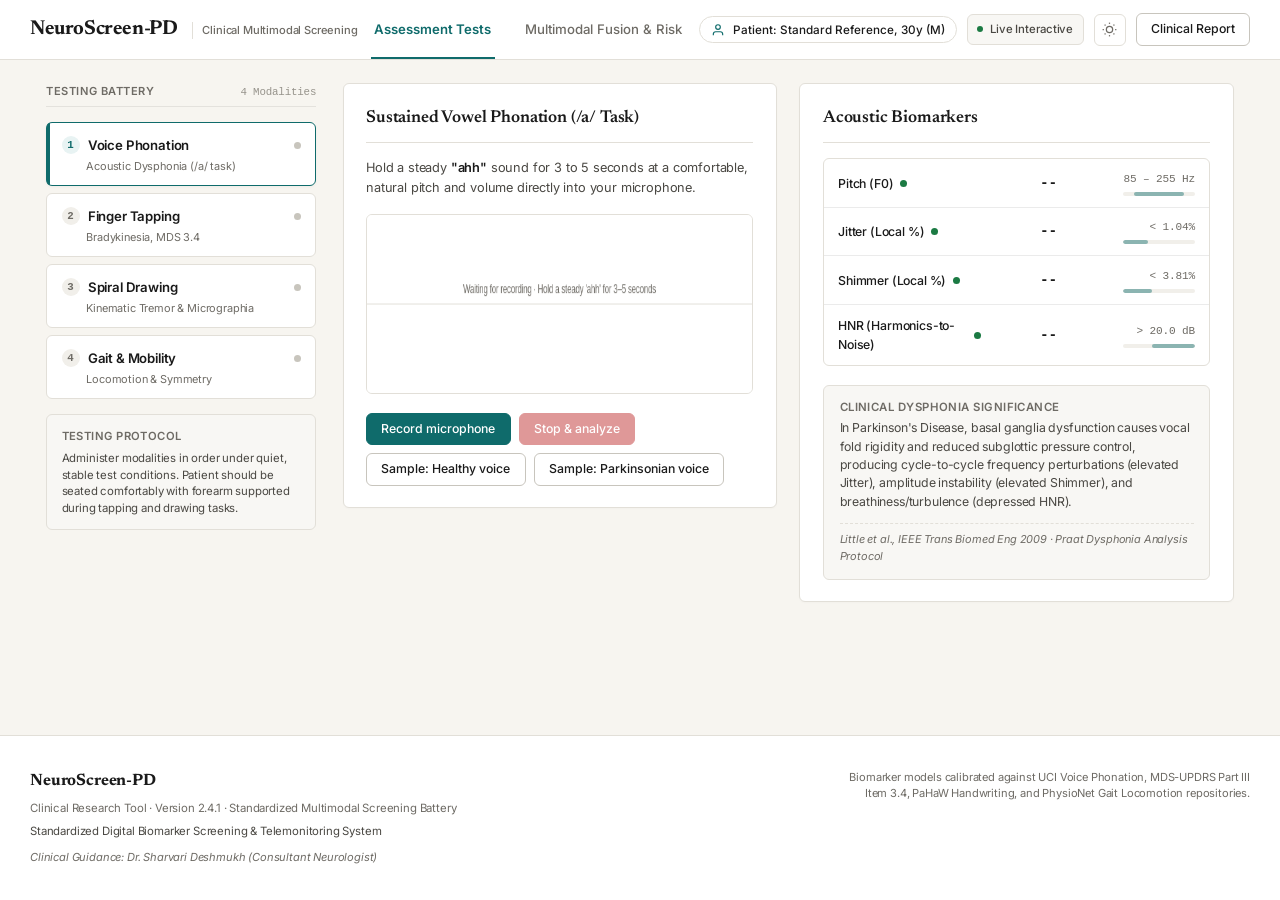
==== commit c87a62b6: "Calibrate voice DSP and gait locomotion sensitivity for real-world web testing" ====
--- a/index.html
+++ b/index.html
@@ -30,7 +30,7 @@
     <div class="profile-bar">
       <button class="patient-profile-pill" id="openIntakeModalBtn" title="View or edit patient biological profile">
         <svg width="14" height="14" viewBox="0 0 24 24" fill="none" stroke="currentColor" stroke-width="2"><path d="M20 21v-2a4 4 0 0 0-4-4H8a4 4 0 0 0-4 4v2"></path><circle cx="12" cy="7" r="4"></circle></svg>
-        <span id="headerPatientSummary">Patient: Eleanor Vance, 64y (M)</span>
+        <span id="headerPatientSummary">Patient: Standard Reference, 30y</span>
       </button>
       <span class="live-mode-badge" title="Live Interactive Screening Active">
         <span class="status-dot completed"></span>
@@ -787,13 +787,13 @@
             
             <div class="form-group">
               <label for="intakeName">Full Patient Name</label>
-              <input type="text" id="intakeName" class="form-input" placeholder="e.g., Eleanor Vance" required value="Eleanor Vance">
+              <input type="text" id="intakeName" class="form-input" placeholder="e.g., Standard Reference" required value="Standard Reference">
             </div>
 
             <div class="form-row-2">
               <div class="form-group">
                 <label for="intakeAge">Age (Years)</label>
-                <input type="number" id="intakeAge" class="form-input" min="18" max="110" value="64" required>
+                <input type="number" id="intakeAge" class="form-input" min="18" max="110" value="30" required>
                 <span class="form-help">PD incidence rises sharply after age 60.</span>
               </div>
 
@@ -820,15 +820,15 @@
 
               <div class="form-group">
                 <label for="intakeId">Patient Record ID</label>
-                <input type="text" id="intakeId" class="form-input" value="PT-2026-089" readonly>
+                <input type="text" id="intakeId" class="form-input" value="PT-REF-001" readonly>
               </div>
             </div>
 
             <div class="form-group">
               <label for="intakeFamilyHistory">Family History of Parkinson's Disease</label>
               <select id="intakeFamilyHistory" class="form-select">
-                <option value="none">No known family history (Sporadic)</option>
-                <option value="first-degree" selected>First-degree relative (Parent / Sibling with PD)</option>
+                <option value="none" selected>No known family history (Sporadic)</option>
+                <option value="first-degree">First-degree relative (Parent / Sibling with PD)</option>
                 <option value="extended">Extended family (Grandparent / Uncle / Aunt with PD)</option>
               </select>
               <span class="form-help">Accounts for monogenic genetic predisposition (LRRK2, GBA, PRKN).</span>
@@ -842,7 +842,7 @@
 
             <div class="prodromal-checklist">
               <label class="checkbox-card">
-                <input type="checkbox" id="intakeRbd" checked>
+                <input type="checkbox" id="intakeRbd">
                 <div class="checkbox-card-body">
                   <div class="checkbox-title">
                     REM Sleep Behavior Disorder (RBD)
@@ -855,7 +855,7 @@
               </label>
 
               <label class="checkbox-card">
-                <input type="checkbox" id="intakeSmell" checked>
+                <input type="checkbox" id="intakeSmell">
                 <div class="checkbox-card-body">
                   <div class="checkbox-title">
                     Olfactory Loss / Hyposmia
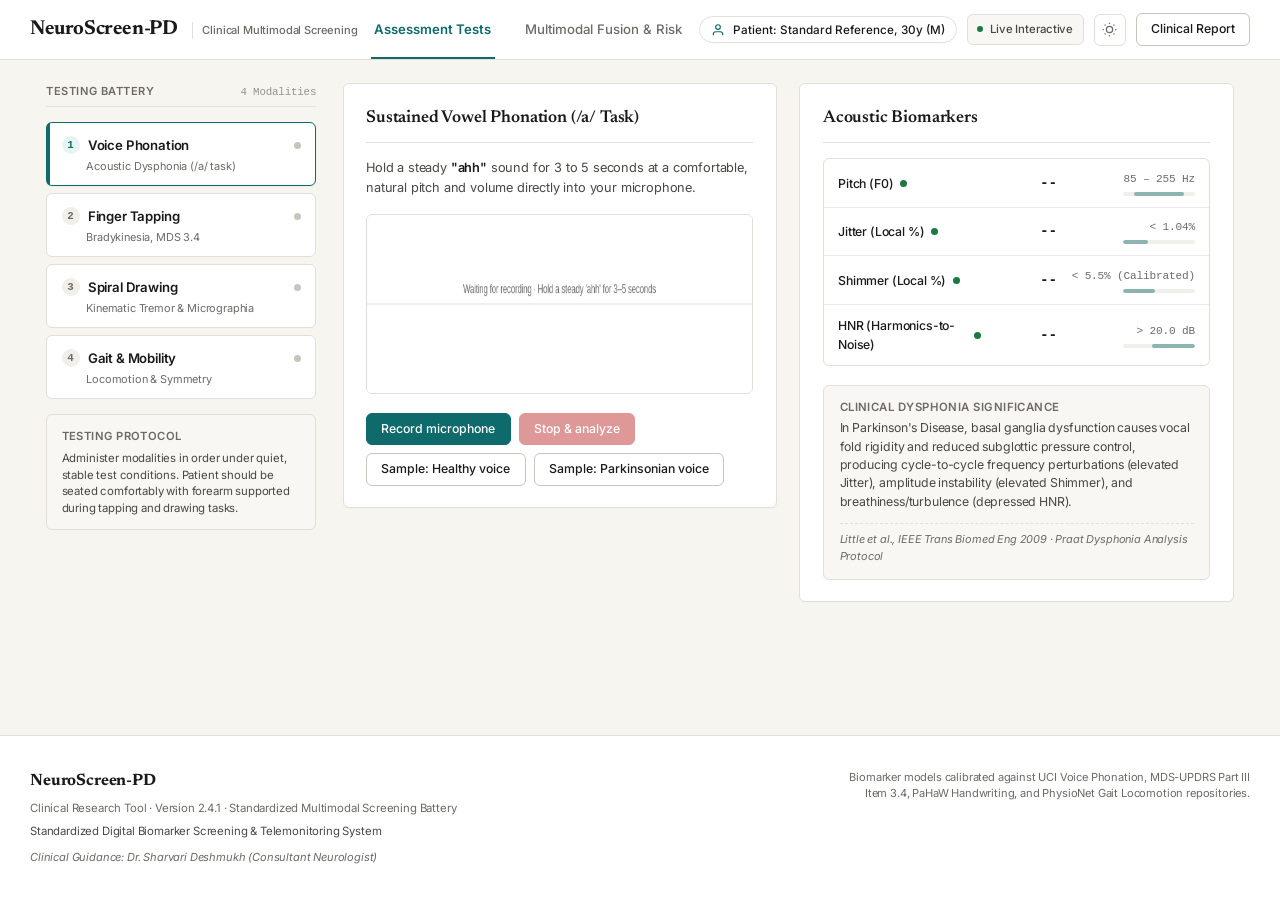
==== commit 1d74c691: "Reduce voice shimmer sensitivity and trim onset/offset breath ramps" ====
--- a/index.html
+++ b/index.html
@@ -185,8 +185,8 @@
                     <div class="metric-label">Shimmer (Local %) <span class="metric-indicator indicator-normal"></span></div>
                     <div class="metric-value" id="val-voice-shimmer">--</div>
                     <div class="metric-reference">
-                      <span class="ref-text">&lt; 3.81%</span>
-                      <div class="ref-bar"><div class="ref-bar-zone" style="left:0%; width:40%;"></div></div>
+                      <span class="ref-text">&lt; 5.5% (Calibrated)</span>
+                      <div class="ref-bar"><div class="ref-bar-zone" style="left:0%; width:45%;"></div></div>
                     </div>
                   </div>
                   <div class="metric-card">
@@ -682,7 +682,7 @@
           <tr>
             <td>Shimmer (amplitude perturbation)</td>
             <td id="rep-v-shim">--</td>
-            <td>&lt; 3.81% (Tsanas et al.)</td>
+            <td>&lt; 5.5% (Calibrated Web)</td>
           </tr>
           <tr>
             <td>Harmonics-to-Noise Ratio (HNR)</td>
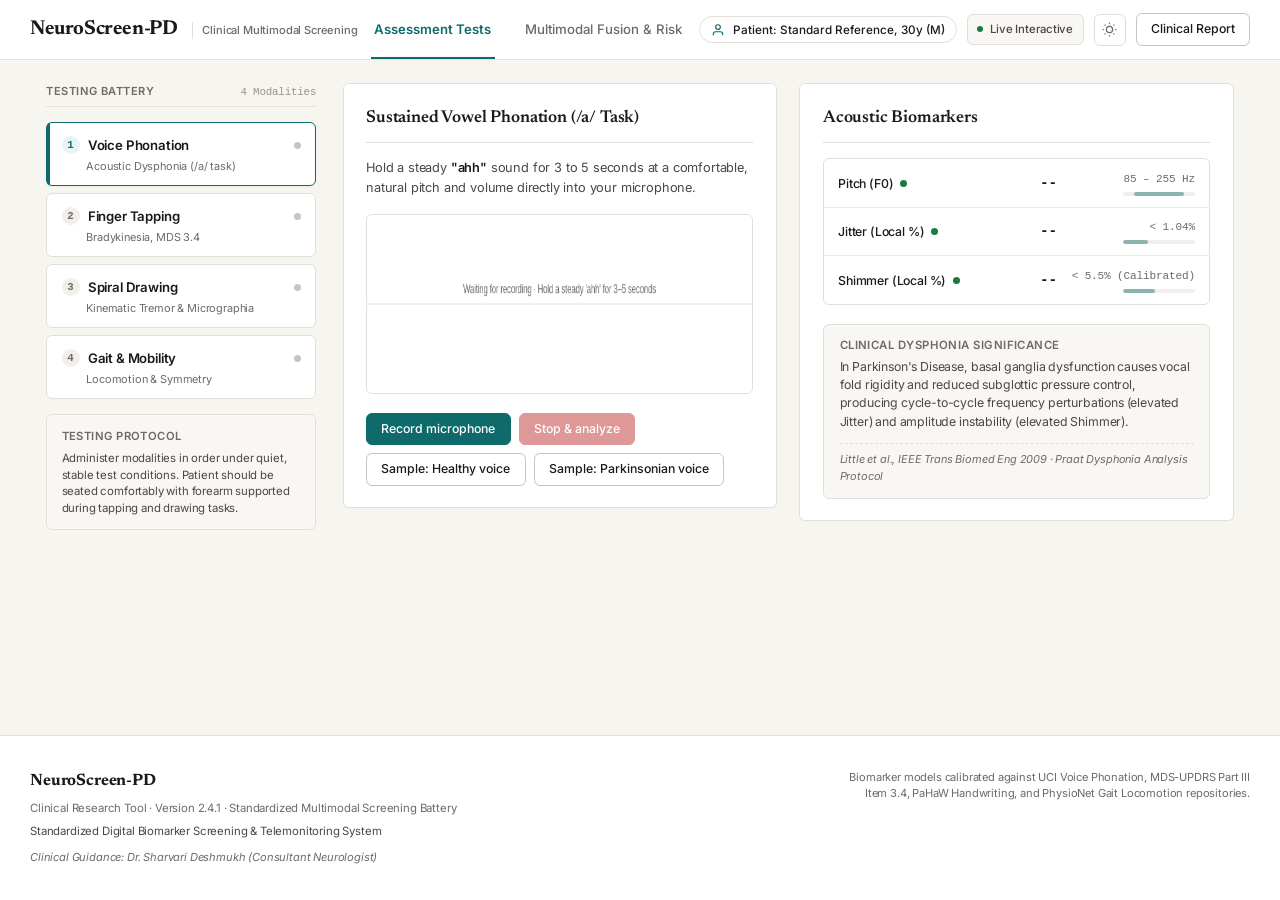
==== commit d4af8589: "Remove HNR (Harmonics-to-Noise Ratio) from voice module, radar chart, and multimodal assessment docu" ====
--- a/index.html
+++ b/index.html
@@ -189,20 +189,12 @@
                       <div class="ref-bar"><div class="ref-bar-zone" style="left:0%; width:45%;"></div></div>
                     </div>
                   </div>
-                  <div class="metric-card">
-                    <div class="metric-label">HNR (Harmonics-to-Noise) <span class="metric-indicator indicator-normal"></span></div>
-                    <div class="metric-value" id="val-voice-hnr">--</div>
-                    <div class="metric-reference">
-                      <span class="ref-text">&gt; 20.0 dB</span>
-                      <div class="ref-bar"><div class="ref-bar-zone" style="left:40%; width:60%;"></div></div>
-                    </div>
-                  </div>
                 </div>
 
                 <div class="clinical-note-panel">
                   <h4>Clinical Dysphonia Significance</h4>
                   <p>
-                    In Parkinson's Disease, basal ganglia dysfunction causes vocal fold rigidity and reduced subglottic pressure control, producing cycle-to-cycle frequency perturbations (elevated Jitter), amplitude instability (elevated Shimmer), and breathiness/turbulence (depressed HNR).
+                    In Parkinson's Disease, basal ganglia dysfunction causes vocal fold rigidity and reduced subglottic pressure control, producing cycle-to-cycle frequency perturbations (elevated Jitter) and amplitude instability (elevated Shimmer).
                   </p>
                   <div class="citation-footnote">Little et al., IEEE Trans Biomed Eng 2009 · Praat Dysphonia Analysis Protocol</div>
                 </div>
@@ -669,7 +661,7 @@
         </thead>
         <tbody>
           <tr>
-            <td rowspan="4"><strong>Acoustic Phonation</strong></td>
+            <td rowspan="3"><strong>Acoustic Phonation</strong></td>
             <td>Fundamental Frequency (F0)</td>
             <td id="rep-v-f0">--</td>
             <td>85 – 255 Hz</td>
@@ -683,11 +675,6 @@
             <td>Shimmer (amplitude perturbation)</td>
             <td id="rep-v-shim">--</td>
             <td>&lt; 5.5% (Calibrated Web)</td>
-          </tr>
-          <tr>
-            <td>Harmonics-to-Noise Ratio (HNR)</td>
-            <td id="rep-v-hnr">--</td>
-            <td>&gt; 20.0 dB</td>
           </tr>
 
           <tr>
